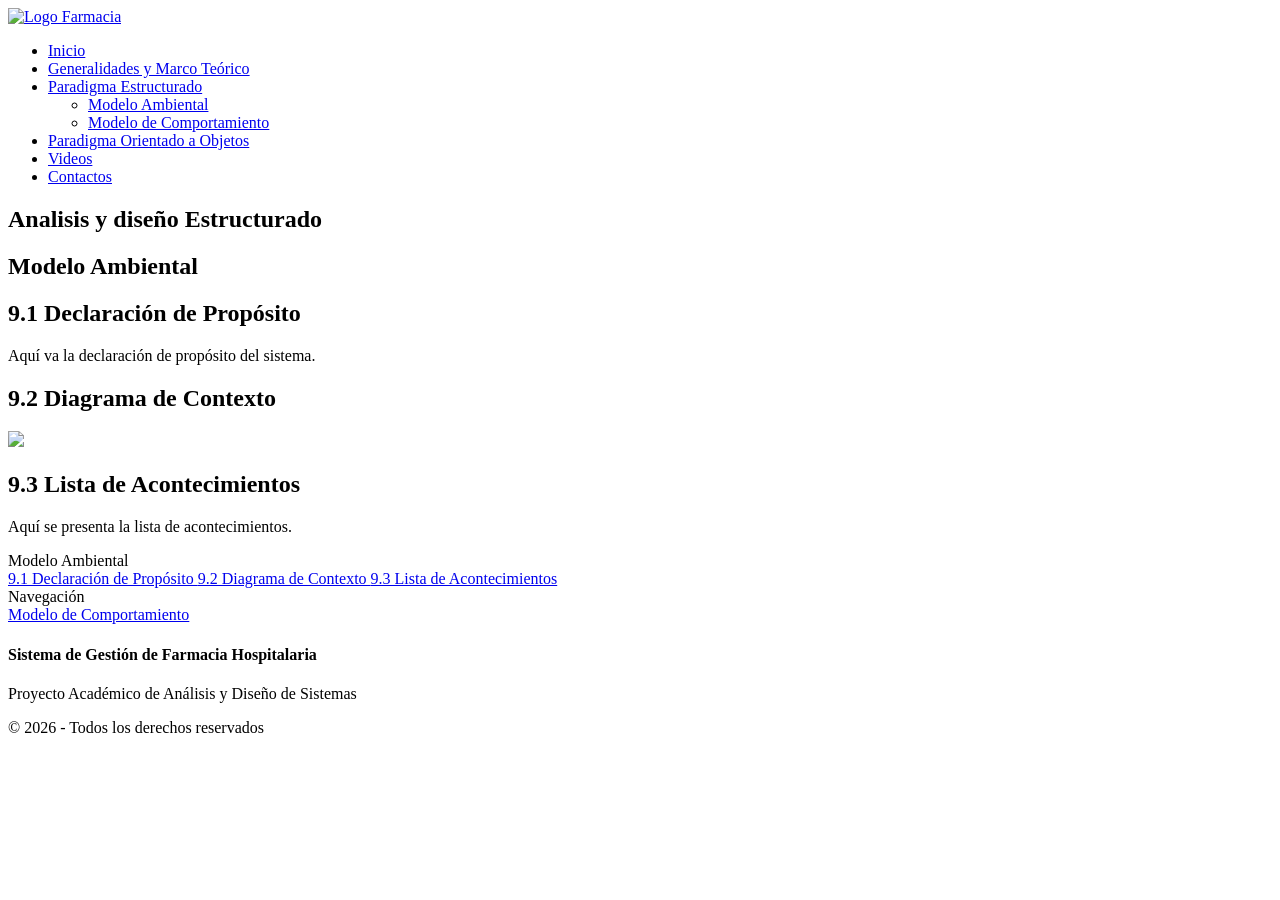
==== ambiental.html @ bfc0e119 "Add files via upload" ====
<!DOCTYPE html>
<html lang="es">
<head>
  <meta charset="utf-8">
  <meta content="width=device-width, initial-scale=1.0" name="viewport">
  <title>Sistema de Gestión de Farmacia Hospitalaria</title>
  <link href="assets/img/logo/logo.png" rel="icon">
  <link href="https://fonts.googleapis.com" rel="preconnect">
  <link href="https://fonts.gstatic.com" rel="preconnect" crossorigin>
  <link href="https://fonts.googleapis.com/css2?family=Roboto:wght@300;400;500;700&display=swap" rel="stylesheet">
  <link href="assets/vendor/bootstrap/css/bootstrap.min.css" rel="stylesheet">
  <link href="assets/vendor/bootstrap-icons/bootstrap-icons.css" rel="stylesheet">
  <link href="assets/vendor/aos/aos.css" rel="stylesheet">
  <link href="assets/css/main.css" rel="stylesheet">
</head>
<body class="subpage">
  <header id="header" class="header d-flex align-items-center fixed-top">
    <div class="container-fluid container-xl d-flex align-items-center justify-content-between">
      <a href="index.html" class="logo d-flex align-items-center">
        <img src="assets/img/logo/logo.png" alt="Logo Farmacia">
      </a>
      <nav id="navmenu" class="navmenu">
        <ul>
          <li><a href="index.html">Inicio</a></li>
          <li><a href="generalidades.html" class="active">Generalidades y Marco Teórico</a></li>
          <li class="dropdown">
            <a href="ambiental.html">
              <span>Paradigma Estructurado</span>
              <i class="bi bi-chevron-down toggle-dropdown"></i>
            </a>
            <ul>
              <li>
                <a href="ambiental.html">
                  Modelo Ambiental
                </a>
              </li>
              <li>
                <a href="comportamiento.html">
                  Modelo de Comportamiento
                </a>
              </li>
            </ul>
          </li>
          <li><a href="objetos.html">Paradigma Orientado a Objetos</a></li>
          <li><a href="videos.html">Videos</a></li>
          <li><a href="contactos.html">Contactos</a></li>
        </ul>
        <i class="mobile-nav-toggle d-xl-none bi bi-list"></i>
      </nav>
    </div>
  </header>
<main class="main">
  <!-- TITULO -->
  <section class="page-title section text-dark py-5 mb-4">
    <div class="container text-center">
      <h1 class="display-4 fw-bold">Analisis y diseño Estructurado</h1>
      <h1>Modelo Ambiental</h1>
    </div>
  </section>
  <div class="container">
    <div class="row g-4">
      <!-- CONTENIDO PRINCIPAL -->
      <div class="col-lg-9">
        <!-- 9.1 -->
        <div id="declaracion" class="card shadow mb-4 border-0">
          <div class="card-body p-4">
            <h2 class="card-title h3 mb-3 navy">
              <i class="bi bi-bullseye me-2"></i>
              9.1 Declaración de Propósito
            </h2>
            <p class="text-secondary" style="text-align: justify;">
              Aquí va la declaración de propósito del sistema.
            </p>
          </div>
        </div>
        <!-- 9.2 -->
        <div id="contexto" class="card shadow mb-4 border-0 bg-light">
          <div class="card-body p-4">
            <h2 class="card-title h3 mb-3 navy">
              <i class="bi bi-diagram-2-fill me-2"></i>
              9.2 Diagrama de Contexto
            </h2>
            <img src="assets/img/estructurado/contexto.png"
                 class="img-fluid rounded shadow-sm">
          </div>
        </div>
        <!-- 9.3 -->
        <div id="acontecimientos" class="card shadow mb-5 border-0">
          <div class="card-body p-4">
            <h2 class="card-title h3 mb-3 navy">
              <i class="bi bi-list-ul me-2"></i>
              9.3 Lista de Acontecimientos
            </h2>
            <p class="text-secondary">
              Aquí se presenta la lista de acontecimientos.
            </p>
          </div>
        </div>
      </div>
      <!-- SIDEBAR -->
      <aside class="col-lg-3">
        <div class="sticky-top" style="top:110px; z-index: 10;">
          <!-- CONTENIDO -->
          <div class="card shadow mb-4 border-0">
            <div class="card-header bg-navy text-white py-3">
              <i class="bi bi-bookmark-star-fill me-2"></i>
              Modelo Ambiental
            </div>
            <div class="list-group list-group-flush small">
              <a href="#declaracion"
                 class="list-group-item list-group-item-action">
                9.1 Declaración de Propósito
              </a>
              <a href="#contexto"
                 class="list-group-item list-group-item-action">
                9.2 Diagrama de Contexto
              </a>
              <a href="#acontecimientos"
                 class="list-group-item list-group-item-action">
                9.3 Lista de Acontecimientos
              </a>
            </div>
          </div>
          <!-- NAVEGACION -->
          <div class="card shadow border-0">
            <div class="card-header bg-navy text-white py-3">
              <i class="bi bi-arrow-left-right me-2"></i>
              Navegación
            </div>
            <div class="card-body text-center">
              <a href="comportamiento.html"
                 class="btn btn-outline-primary w-100">
                Modelo de Comportamiento
              </a>
            </div>
          </div>
        </div>
      </aside>
    </div>
  </div>
</main>  <footer id="footer" class="footer dark-background mt-auto">
    <div class="container text-center py-4">
      <h4 class="mb-2">Sistema de Gestión de Farmacia Hospitalaria</h4>
      <p class="text-muted mb-1">Proyecto Académico de Análisis y Diseño de Sistemas</p>
      <p class="small text-muted mb-0">© 2026 - Todos los derechos reservados</p>
    </div>
  </footer>
  <a href="#" id="scroll-top" class="scroll-top d-flex align-items-center justify-content-center">
    <i class="bi bi-arrow-up-short"></i>
  </a>
  <script src="assets/vendor/bootstrap/js/bootstrap.bundle.min.js"></script>
  <script src="assets/vendor/aos/aos.js"></script>
  <script src="assets/js/main.js"></script>
</body>
</html>
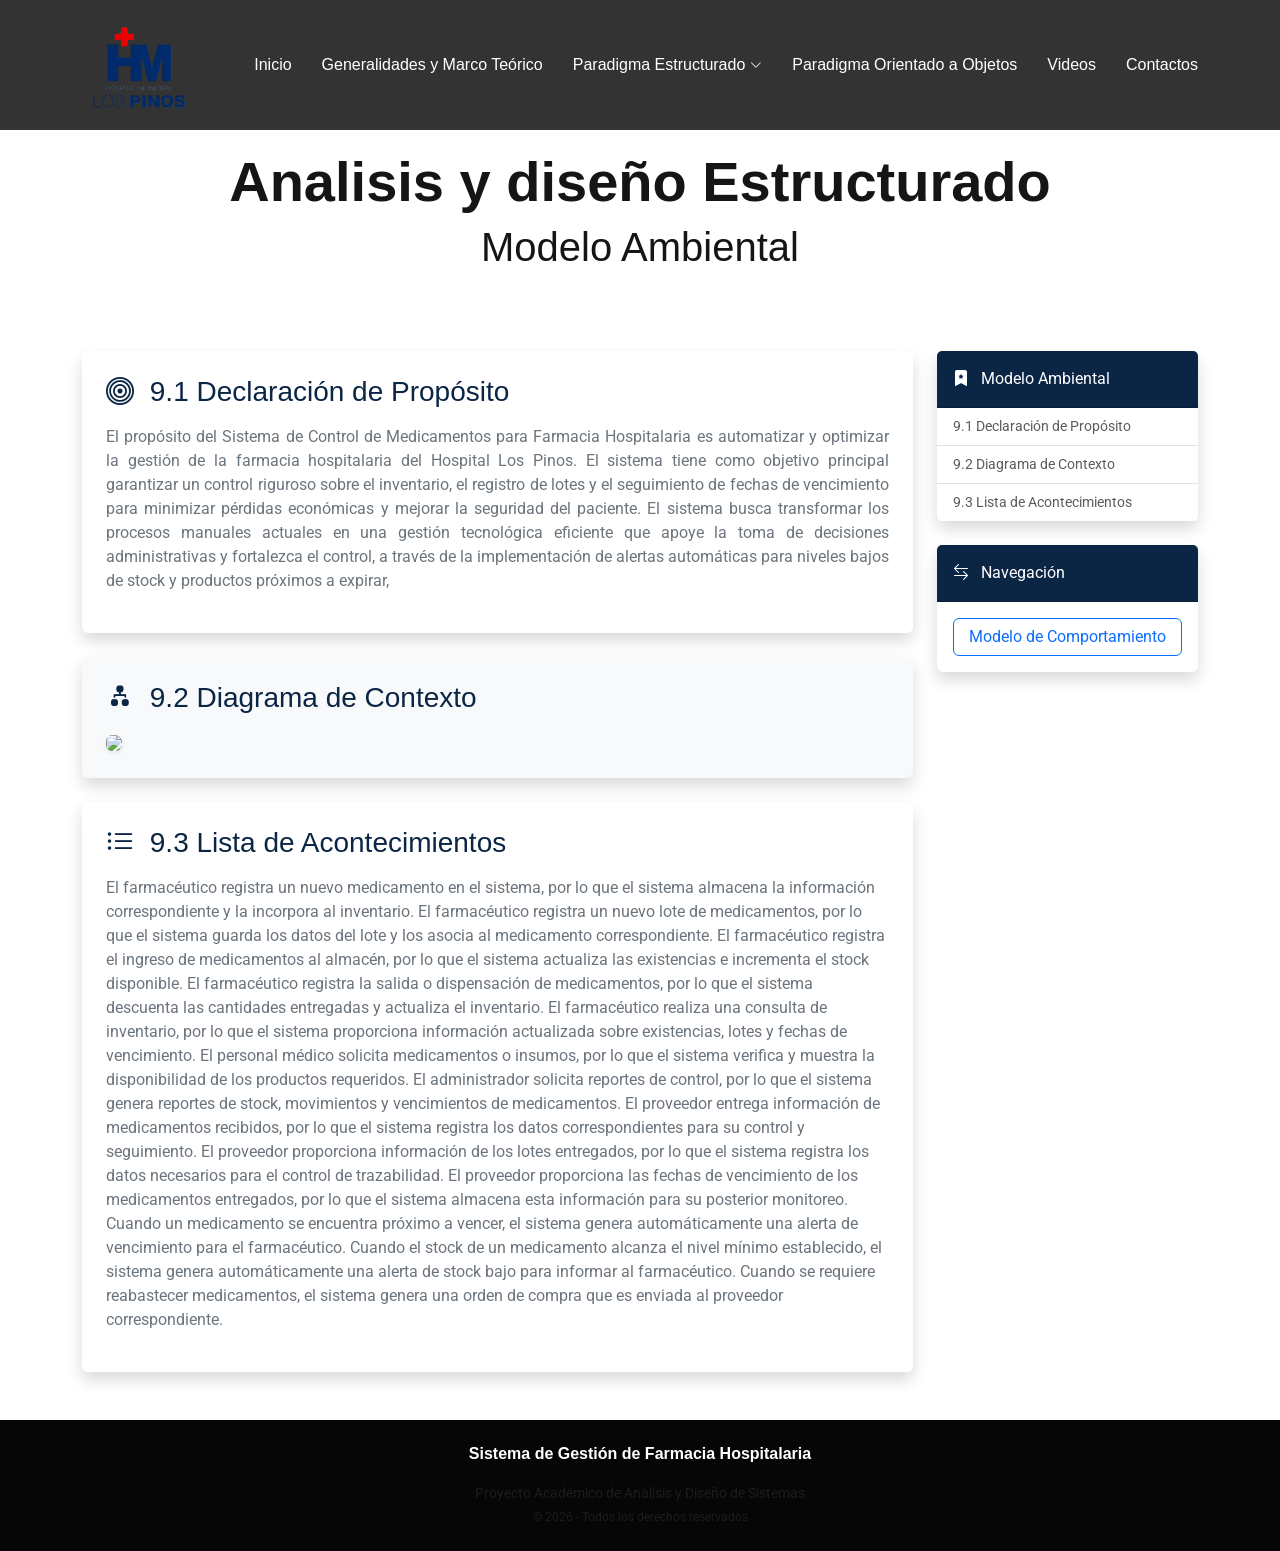
==== commit 8fd68392: "Update ambiental.html" ====
--- a/ambiental.html
+++ b/ambiental.html
@@ -69,7 +69,8 @@
               9.1 Declaración de Propósito
             </h2>
             <p class="text-secondary" style="text-align: justify;">
-              Aquí va la declaración de propósito del sistema.
+              El propósito del Sistema de Control de Medicamentos para Farmacia Hospitalaria es automatizar y optimizar la gestión de la farmacia hospitalaria del Hospital Los Pinos. El sistema tiene como objetivo principal garantizar un control riguroso sobre el inventario, el registro de lotes y el seguimiento de fechas de vencimiento para minimizar pérdidas económicas y mejorar la seguridad del paciente.
+El sistema busca transformar los procesos manuales actuales en una gestión tecnológica eficiente que apoye la toma de decisiones administrativas y fortalezca el control, a través de la implementación de alertas automáticas para niveles bajos de stock y productos próximos a expirar,
             </p>
           </div>
         </div>
@@ -80,7 +81,7 @@
               <i class="bi bi-diagram-2-fill me-2"></i>
               9.2 Diagrama de Contexto
             </h2>
-            <img src="assets/img/estructurado/contexto.png"
+            <img src="assets/img/hospital/diaContexto.jpg"
                  class="img-fluid rounded shadow-sm">
           </div>
         </div>
@@ -92,7 +93,20 @@
               9.3 Lista de Acontecimientos
             </h2>
             <p class="text-secondary">
-              Aquí se presenta la lista de acontecimientos.
+              El farmacéutico registra un nuevo medicamento en el sistema, por lo que el sistema almacena la información correspondiente y la incorpora al inventario.
+El farmacéutico registra un nuevo lote de medicamentos, por lo que el sistema guarda los datos del lote y los asocia al medicamento correspondiente.
+El farmacéutico registra el ingreso de medicamentos al almacén, por lo que el sistema actualiza las existencias e incrementa el stock disponible.
+El farmacéutico registra la salida o dispensación de medicamentos, por lo que el sistema descuenta las cantidades entregadas y actualiza el inventario.
+El farmacéutico realiza una consulta de inventario, por lo que el sistema proporciona información actualizada sobre existencias, lotes y fechas de vencimiento.
+El personal médico solicita medicamentos o insumos, por lo que el sistema verifica y muestra la disponibilidad de los productos requeridos.
+El administrador solicita reportes de control, por lo que el sistema genera reportes de stock, movimientos y vencimientos de medicamentos.
+El proveedor entrega información de medicamentos recibidos, por lo que el sistema registra los datos correspondientes para su control y seguimiento.
+El proveedor proporciona información de los lotes entregados, por lo que el sistema registra los datos necesarios para el control de trazabilidad.
+El proveedor proporciona las fechas de vencimiento de los medicamentos entregados, por lo que el sistema almacena esta información para su posterior monitoreo.
+Cuando un medicamento se encuentra próximo a vencer, el sistema genera automáticamente una alerta de vencimiento para el farmacéutico.
+Cuando el stock de un medicamento alcanza el nivel mínimo establecido, el sistema genera automáticamente una alerta de stock bajo para informar al farmacéutico.
+Cuando se requiere reabastecer medicamentos, el sistema genera una orden de compra que es enviada al proveedor correspondiente.
+
             </p>
           </div>
         </div>
@@ -152,4 +166,4 @@
   <script src="assets/vendor/aos/aos.js"></script>
   <script src="assets/js/main.js"></script>
 </body>
-</html>+</html>
--- a/assets/css/main.css
+++ b/assets/css/main.css
@@ -0,0 +1,1771 @@
+/**
+* Template Name: Gp
+* Template URL: https://bootstrapmade.com/gp-free-multipurpose-html-bootstrap-template/
+* Updated: Aug 15 2024 with Bootstrap v5.3.3
+* Author: BootstrapMade.com
+* License: https://bootstrapmade.com/license/
+*/
+
+/*--------------------------------------------------------------
+# Font & Color Variables
+# Help: https://bootstrapmade.com/color-system/
+--------------------------------------------------------------*/
+/* Fonts */
+:root {
+  --default-font: "Roboto",  system-ui, -apple-system, "Segoe UI", Roboto, "Helvetica Neue", Arial, "Noto Sans", "Liberation Sans", sans-serif, "Apple Color Emoji", "Segoe UI Emoji", "Segoe UI Symbol", "Noto Color Emoji";
+  --heading-font: "Raleway",  sans-serif;
+  --nav-font: "Poppins",  sans-serif;
+}
+
+/* Global Colors - The following color variables are used throughout the website. Updating them here will change the color scheme of the entire website */
+:root { 
+  --background-color: #ffffff; /* Background color for the entire website, including individual sections */
+  --default-color: #444444; /* Default color used for the majority of the text content across the entire website */
+  --heading-color: #151515; /* Color for headings, subheadings and title throughout the website */
+  --accent-color: #ffc451; /* Accent color that represents your brand on the website. It's used for buttons, links, and other elements that need to stand out */
+  --surface-color: #ffffff; /* The surface color is used as a background of boxed elements within sections, such as cards, icon boxes, or other elements that require a visual separation from the global background. */
+  --contrast-color: #312f2f; /* Contrast color for text, ensuring readability against backgrounds of accent, heading, or default colors. */
+}
+
+/* Nav Menu Colors - The following color variables are used specifically for the navigation menu. They are separate from the global colors to allow for more customization options */
+:root {
+  --nav-color: rgba(255, 255, 255, 0.905);  /* The default color of the main navmenu links */
+  --nav-hover-color: #ffc451; /* Applied to main navmenu links when they are hovered over or active */
+  --nav-mobile-background-color: #ffffff; /* Used as the background color for mobile navigation menu */
+  --nav-dropdown-background-color: #ffffff; /* Used as the background color for dropdown items that appear when hovering over primary navigation items */
+  --nav-dropdown-color: #212529; /* Used for navigation links of the dropdown items in the navigation menu. */
+  --nav-dropdown-hover-color: #ffc451; /* Similar to --nav-hover-color, this color is applied to dropdown navigation links when they are hovered over. */
+}
+
+/* Color Presets - These classes override global colors when applied to any section or element, providing reuse of the sam color scheme. */
+
+.light-background {
+  --background-color: #f9f9f9;
+  --surface-color: #ffffff;
+}
+
+.dark-background {
+  --background-color: #060606;
+  --default-color: #ffffff;
+  --heading-color: #ffffff;
+  --surface-color: #252525;
+  --contrast-color: #2a2727;
+}
+
+/* Smooth scroll */
+:root {
+  scroll-behavior: smooth;
+}
+
+/*--------------------------------------------------------------
+# General Styling & Shared Classes
+--------------------------------------------------------------*/
+body {
+  color: var(--default-color);
+  background-color: var(--background-color);
+  font-family: var(--default-font);
+}
+
+a {
+  color: var(--accent-color);
+  text-decoration: none;
+  transition: 0.3s;
+}
+
+a:hover {
+  color: color-mix(in srgb, var(--accent-color), transparent 25%);
+  text-decoration: none;
+}
+
+h1,
+h2,
+h3,
+h4,
+h5,
+h6 {
+  color: var(--heading-color);
+  font-family: var(--heading-font);
+}
+
+/* PHP Email Form Messages
+------------------------------*/
+.php-email-form .error-message {
+  display: none;
+  background: #df1529;
+  color: #ffffff;
+  text-align: left;
+  padding: 15px;
+  margin-bottom: 24px;
+  font-weight: 600;
+}
+
+.php-email-form .sent-message {
+  display: none;
+  color: #ffffff;
+  background: #059652;
+  text-align: center;
+  padding: 15px;
+  margin-bottom: 24px;
+  font-weight: 600;
+}
+
+.php-email-form .loading {
+  display: none;
+  background: var(--surface-color);
+  text-align: center;
+  padding: 15px;
+  margin-bottom: 24px;
+}
+
+.php-email-form .loading:before {
+  content: "";
+  display: inline-block;
+  border-radius: 50%;
+  width: 24px;
+  height: 24px;
+  margin: 0 10px -6px 0;
+  border: 3px solid var(--accent-color);
+  border-top-color: var(--surface-color);
+  animation: php-email-form-loading 1s linear infinite;
+}
+
+@keyframes php-email-form-loading {
+  0% {
+    transform: rotate(0deg);
+  }
+
+  100% {
+    transform: rotate(360deg);
+  }
+}
+
+/*--------------------------------------------------------------
+# Global Header
+--------------------------------------------------------------*/
+.header {
+  --background-color: rgba(0, 0, 0, 0.8);
+  --heading-color: #ffffff;
+  --contrast-color: #ffffff;
+  color: var(--default-color);
+  background-color: var(--background-color);
+  padding: 10px 0;
+  transition: all 0.5s;
+  z-index: 997;
+}
+
+
+
+.header .logo {
+  line-height: 1;
+}
+
+.header .logo img {
+  height: 110px;
+  margin-right: 8px;
+}
+
+.header .logo h1 {
+  font-size: 32px;
+  margin: 0;
+  font-weight: 700;
+  color: var(--heading-color);
+}
+
+.header .logo span {
+  color: var(--accent-color);
+  font-size: 32px;
+}
+
+.header .btn-getstarted,
+.header .btn-getstarted:focus {
+  color: var(--contrast-color);
+  font-size: 14px;
+  padding: 8px 30px;
+  margin: 0 0 0 30px;
+  border-radius: 4px;
+  transition: 0.3s;
+  border: 2px solid var(--accent-color);
+}
+
+.header .btn-getstarted:hover,
+.header .btn-getstarted:focus:hover {
+  color: var(--default-color);
+  background: var(--accent-color);
+}
+
+@media (max-width: 1200px) {
+  .header .logo {
+    order: 1;
+  }
+
+  .header .btn-getstarted {
+    order: 2;
+    margin: 0 15px 0 0;
+    padding: 6px 15px;
+  }
+
+  .header .navmenu {
+    order: 3;
+  }
+}
+
+/* Ajuste de scroll suave para los enlaces del Sidebar */
+:target {
+  scroll-margin-top: 110px; /* Evita que la barra de navegación tape los títulos al hacer click en el sidebar */
+}
+
+/* Estilo mejorado para la navegación del Sidebar */
+.list-group-item-action {
+  transition: all 0.2s ease;
+}
+.list-group-item-action:hover {
+  background-color: var(--accent-color) !important;
+  color: var(--contrast-color) !important;
+  padding-left: 1.25rem;
+}
+
+.scrolled .header {
+  box-shadow: 0px 0 18px rgba(0, 0, 0, 0.1);
+}
+
+/* Index Page Header
+------------------------------*/
+.index-page .header {
+  --background-color: rgba(0, 0, 0, 0);
+}
+
+/* Index Page Header on Scroll
+------------------------------*/
+.index-page.scrolled .header {
+  --background-color: rgba(0, 0, 0, 0.8);
+}
+/* =====================subpage================ */
+.card {
+  box-shadow: 0 8px 25px rgba(0, 0, 0, 0.12);
+  transition: all 0.3s ease;
+}
+.card:hover {
+  transform: translateY(-3px);
+  box-shadow: 0 12px 35px rgba(0, 0, 0, 0.18);
+}
+.navy {
+  color: #0b2545 !important;
+}
+
+.bg-navy {
+  background-color: #0b2545 !important;
+  color: white !important;
+}
+
+.border-navy {
+  border-color: #0b2545 !important;
+}
+
+.subpage .navmenu a {
+  color: #fff;
+}
+
+.subpage .logo img {
+  filter: none;
+}
+.subpage main {
+  padding-top: 100px;
+}
+/*--------------------------------------------------------------
+# Navigation Menu
+--------------------------------------------------------------*/
+/* Navmenu - Desktop */
+@media (min-width: 1200px) {
+  .navmenu {
+    padding: 0;
+  }
+
+  .navmenu ul {
+    margin: 0;
+    padding: 0;
+    display: flex;
+    list-style: none;
+    align-items: center;
+  }
+
+  .navmenu li {
+    position: relative;
+  }
+
+  .navmenu a,
+  .navmenu a:focus {
+    color: var(--nav-color);
+    padding: 18px 15px;
+    font-size: 16px;
+    font-family: var(--nav-font);
+    font-weight: 400;
+    display: flex;
+    align-items: center;
+    justify-content: space-between;
+    white-space: nowrap;
+    transition: 0.3s;
+  }
+
+  .navmenu a i,
+  .navmenu a:focus i {
+    font-size: 12px;
+    line-height: 0;
+    margin-left: 5px;
+    transition: 0.3s;
+  }
+
+  .navmenu li:last-child a {
+    padding-right: 0;
+  }
+
+  .navmenu li:hover>a,
+  .navmenu .active,
+  .navmenu .active:focus {
+    color: var(--nav-hover-color);
+  }
+
+  .navmenu .dropdown ul {
+    margin: 0;
+    padding: 10px 0;
+    background: var(--nav-dropdown-background-color);
+    display: block;
+    position: absolute;
+    visibility: hidden;
+    left: 14px;
+    top: 130%;
+    opacity: 0;
+    transition: 0.3s;
+    border-radius: 0;
+    z-index: 99;
+    box-shadow: 0px 0px 30px rgba(0, 0, 0, 0.1);
+  }
+
+  .navmenu .dropdown ul li {
+    min-width: 200px;
+  }
+
+  .navmenu .dropdown ul a {
+    padding: 10px 20px;
+    font-size: 15px;
+    text-transform: none;
+    color: var(--nav-dropdown-color);
+  }
+
+  .navmenu .dropdown ul a i {
+    font-size: 12px;
+  }
+
+  .navmenu .dropdown ul a:hover,
+  .navmenu .dropdown ul .active:hover,
+  .navmenu .dropdown ul li:hover>a {
+    background-color: var(--nav-dropdown-hover-color);
+  }
+
+  .navmenu .dropdown:hover>ul {
+    opacity: 1;
+    top: 100%;
+    visibility: visible;
+  }
+
+  .navmenu .dropdown .dropdown ul {
+    top: 0;
+    left: -90%;
+    visibility: hidden;
+  }
+
+  .navmenu .dropdown .dropdown:hover>ul {
+    opacity: 1;
+    top: 0;
+    left: -100%;
+    visibility: visible;
+  }
+}
+
+/* Navmenu - Mobile */
+@media (max-width: 1199px) {
+  .mobile-nav-toggle {
+    color: var(--nav-color);
+    font-size: 28px;
+    line-height: 0;
+    margin-right: 10px;
+    cursor: pointer;
+    transition: color 0.3s;
+  }
+
+  .navmenu {
+    padding: 0;
+    z-index: 9997;
+  }
+
+  .navmenu ul {
+    display: none;
+    list-style: none;
+    position: absolute;
+    inset: 60px 20px 20px 20px;
+    padding: 10px 0;
+    margin: 0;
+    border-radius: 6px;
+    background-color: var(--nav-mobile-background-color);
+    overflow-y: auto;
+    transition: 0.3s;
+    z-index: 9998;
+    box-shadow: 0px 0px 30px rgba(0, 0, 0, 0.1);
+  }
+
+  .navmenu a,
+  .navmenu a:focus {
+    color: var(--nav-dropdown-color);
+    padding: 10px 20px;
+    font-family: var(--nav-font);
+    font-size: 17px;
+    font-weight: 500;
+    display: flex;
+    align-items: center;
+    justify-content: space-between;
+    white-space: nowrap;
+    transition: 0.3s;
+  }
+
+  .navmenu a i,
+  .navmenu a:focus i {
+    font-size: 12px;
+    line-height: 0;
+    margin-left: 5px;
+    width: 30px;
+    height: 30px;
+    display: flex;
+    align-items: center;
+    justify-content: center;
+    border-radius: 50%;
+    transition: 0.3s;
+    background-color: color-mix(in srgb, var(--accent-color), white 90%);
+  }
+
+  .navmenu a i:hover,
+  .navmenu a:focus i:hover {
+    background-color: color-mix(in srgb, var(--accent-color), white 90%);
+  }
+
+  .navmenu a:hover,
+  .navmenu .active,
+  .navmenu .active:focus {
+    background-color: var(--nav-dropdown-hover-color);
+  }
+
+  .navmenu .active i,
+  .navmenu .active:focus i {
+    transform: rotate(180deg);
+  }
+
+  .navmenu .dropdown ul {
+    position: static;
+    display: none;
+    z-index: 99;
+    padding: 10px 0;
+    margin: 10px 20px;
+    background-color: var(--nav-dropdown-background-color);
+    border: 1px solid color-mix(in srgb, var(--default-color), transparent 90%);
+    box-shadow: none;
+    transition: all 0.5s ease-in-out;
+  }
+
+  .navmenu .dropdown ul ul {
+    background-color: rgba(33, 37, 41, 0.1);
+  }
+
+  .navmenu .dropdown>.dropdown-active {
+    display: block;
+    background-color: rgba(33, 37, 41, 0.03);
+  }
+
+  .mobile-nav-active {
+    overflow: hidden;
+  }
+
+  .mobile-nav-active .mobile-nav-toggle {
+    color: #fff;
+    position: absolute;
+    font-size: 32px;
+    top: 15px;
+    right: 15px;
+    margin-right: 0;
+    z-index: 9999;
+  }
+
+  .mobile-nav-active .navmenu {
+    position: fixed;
+    overflow: hidden;
+    inset: 0;
+    background: rgba(33, 37, 41, 0.8);
+    transition: 0.3s;
+  }
+
+  .mobile-nav-active .navmenu>ul {
+    display: block;
+  }
+}
+
+/*--------------------------------------------------------------
+# Global Footer
+--------------------------------------------------------------*/
+.footer {
+  color: var(--default-color);
+  background-color: var(--background-color);
+  font-size: 14px;
+  position: relative;
+}
+
+.footer .footer-top {
+  padding: 50px 0;
+  background-color: color-mix(in srgb, var(--footer-background-color) 90%, white 10%);
+}
+
+.footer .footer-about .logo {
+  line-height: 1;
+  margin-bottom: 10px;
+}
+
+.footer .footer-about .logo img {
+  max-height: 40px;
+  margin-right: 6px;
+}
+
+.footer .footer-about .logo span {
+  font-size: 26px;
+  font-weight: 700;
+  letter-spacing: 1px;
+  font-family: var(--heading-font);
+  color: var(--heading-color);
+}
+
+.footer .footer-about p {
+  font-size: 14px;
+  font-family: var(--heading-font);
+}
+
+.footer .social-links a {
+  color: color-mix(in srgb, var(--default-color), transparent 30%);
+  background-color: color-mix(in srgb, var(--default-color) 5%, white 10%);
+  display: flex;
+  align-items: center;
+  justify-content: center;
+  width: 40px;
+  height: 40px;
+  border-radius: 4px;
+  font-size: 16px;
+  margin-right: 10px;
+  transition: 0.3s;
+}
+
+.footer .social-links a:hover {
+  color: var(--contrast-color);
+  background-color: var(--accent-color);
+}
+
+.footer h4 {
+  font-size: 16px;
+  font-weight: bold;
+  position: relative;
+  padding-bottom: 12px;
+}
+
+.footer .footer-links {
+  margin-bottom: 30px;
+}
+
+.footer .footer-links ul {
+  list-style: none;
+  padding: 0;
+  margin: 0;
+}
+
+.footer .footer-links ul i {
+  margin-right: 4px;
+  font-size: 12px;
+  line-height: 0;
+  color: var(--accent-color);
+}
+
+.footer .footer-links ul li {
+  padding: 10px 0;
+  display: flex;
+  align-items: center;
+}
+
+.footer .footer-links ul li:first-child {
+  padding-top: 0;
+}
+
+.footer .footer-links ul a {
+  color: color-mix(in srgb, var(--default-color), transparent 30%);
+  display: inline-block;
+  line-height: 1;
+}
+
+.footer .footer-links ul a:hover {
+  color: var(--accent-color);
+}
+
+.footer .footer-contact p {
+  margin-bottom: 5px;
+}
+
+.footer .footer-newsletter .newsletter-form {
+  margin-top: 30px;
+  margin-bottom: 15px;
+  padding: 6px 8px;
+  position: relative;
+  border-radius: 4px;
+  border: 1px solid color-mix(in srgb, var(--default-color), transparent 80%);
+  display: flex;
+  background-color: color-mix(in srgb, var(--footer-background-color) 90%, white 15%);
+  transition: 0.3s;
+}
+
+.footer .footer-newsletter .newsletter-form:focus-within {
+  border-color: var(--accent-color);
+}
+
+.footer .footer-newsletter .newsletter-form input[type=email] {
+  border: 0;
+  padding: 4px;
+  width: 100%;
+  background-color: color-mix(in srgb, var(--footer-background-color) 90%, white 15%);
+  color: var(--default-color);
+}
+
+.footer .footer-newsletter .newsletter-form input[type=email]:focus-visible {
+  outline: none;
+}
+
+.footer .footer-newsletter .newsletter-form input[type=submit] {
+  border: 0;
+  font-size: 16px;
+  padding: 0 20px;
+  margin: -7px -8px -7px 0;
+  background: var(--accent-color);
+  color: var(--contrast-color);
+  transition: 0.3s;
+  border-radius: 0 4px 4px 0;
+}
+
+.footer .footer-newsletter .newsletter-form input[type=submit]:hover {
+  background: color-mix(in srgb, var(--accent-color), transparent 20%);
+}
+
+.footer .copyright {
+  padding: 30px 0;
+}
+
+.footer .copyright p {
+  margin-bottom: 0;
+}
+
+.footer .credits {
+  margin-top: 5px;
+  font-size: 13px;
+}
+
+/*--------------------------------------------------------------
+# Preloader
+--------------------------------------------------------------*/
+#preloader {
+  position: fixed;
+  inset: 0;
+  z-index: 999999;
+  overflow: hidden;
+  background: #000;
+  transition: all 0.6s ease-out;
+}
+
+#preloader:before {
+  content: "";
+  position: fixed;
+  top: calc(50% - 30px);
+  left: calc(50% - 30px);
+  border: 6px solid #ffffff;
+  border-color: var(--accent-color) transparent var(--accent-color) transparent;
+  border-radius: 50%;
+  width: 60px;
+  height: 60px;
+  animation: animate-preloader 1.5s linear infinite;
+}
+
+@keyframes animate-preloader {
+  0% {
+    transform: rotate(0deg);
+  }
+
+  100% {
+    transform: rotate(360deg);
+  }
+}
+
+/*--------------------------------------------------------------
+# Scroll Top Button
+--------------------------------------------------------------*/
+.scroll-top {
+  position: fixed;
+  visibility: hidden;
+  opacity: 0;
+  right: 15px;
+  bottom: 15px;
+  z-index: 99999;
+  background-color: var(--accent-color);
+  width: 40px;
+  height: 40px;
+  border-radius: 4px;
+  transition: all 0.4s;
+}
+
+.scroll-top i {
+  font-size: 24px;
+  color: var(--contrast-color);
+  line-height: 0;
+}
+
+.scroll-top:hover {
+  background-color: color-mix(in srgb, var(--accent-color), transparent 20%);
+  color: var(--contrast-color);
+}
+
+.scroll-top.active {
+  visibility: visible;
+  opacity: 1;
+}
+
+/*--------------------------------------------------------------
+# Disable aos animation delay on mobile devices
+--------------------------------------------------------------*/
+@media screen and (max-width: 768px) {
+  [data-aos-delay] {
+    transition-delay: 0 !important;
+  }
+}
+
+/*--------------------------------------------------------------
+# Global Page Titles & Breadcrumbs
+--------------------------------------------------------------*/
+.page-title {
+  color: var(--default-color);
+  background-color: var(--background-color);
+  position: relative;
+}
+
+.page-title .heading {
+  padding: 80px 0;
+  border-top: 1px solid color-mix(in srgb, var(--default-color), transparent 90%);
+}
+
+.page-title .heading h1 {
+  font-size: 38px;
+  font-weight: 700;
+}
+
+.page-title nav {
+  background-color: color-mix(in srgb, var(--default-color), transparent 95%);
+  padding: 20px 0;
+}
+
+.page-title nav ol {
+  display: flex;
+  flex-wrap: wrap;
+  list-style: none;
+  margin: 0;
+  padding: 0;
+  font-size: 16px;
+  font-weight: 400;
+}
+
+.page-title nav ol li+li {
+  padding-left: 10px;
+}
+
+.page-title nav ol li+li::before {
+  content: "/";
+  display: inline-block;
+  padding-right: 10px;
+  color: color-mix(in srgb, var(--default-color), transparent 70%);
+}
+
+/*--------------------------------------------------------------
+# Global Sections
+--------------------------------------------------------------*/
+section,
+.section {
+  color: var(--default-color);
+  background-color: var(--background-color);
+  padding: 60px 0;
+  scroll-margin-top: 80px;
+  overflow: clip;
+}
+
+@media (max-width: 1199px) {
+
+  section,
+  .section {
+    scroll-margin-top: 58px;
+  }
+}
+
+/*--------------------------------------------------------------
+# Global Section Titles
+--------------------------------------------------------------*/
+.section-title {
+  padding-bottom: 60px;
+  position: relative;
+}
+
+.section-title h2 {
+  font-size: 14px;
+  font-weight: 500;
+  padding: 0;
+  line-height: 1px;
+  margin: 0;
+  letter-spacing: 1.5px;
+  text-transform: uppercase;
+  color: color-mix(in srgb, var(--default-color), transparent 50%);
+  position: relative;
+}
+
+.section-title h2::after {
+  content: "";
+  width: 120px;
+  height: 1px;
+  display: inline-block;
+  background: var(--accent-color);
+  margin: 4px 10px;
+}
+
+.section-title p {
+  color: var(--heading-color);
+  margin: 0;
+  font-size: 36px;
+  font-weight: 700;
+  text-transform: uppercase;
+}
+
+/*--------------------------------------------------------------
+# Hero Section
+--------------------------------------------------------------*/
+.hero {
+  width: 100%;
+  height: 100vh;
+  position: relative;
+  overflow: hidden;
+}
+
+/* Carrusel ocupa toda la pantalla */
+#heroCarousel,
+#heroCarousel .carousel-inner,
+#heroCarousel .carousel-item {
+  height: 100vh;
+}
+
+/* Imágenes del carrusel */
+#heroCarousel .carousel-item img {
+  width: 100%;
+  height: 100vh;
+  object-fit: cover;
+}
+
+/* Carrusel como fondo */
+#heroCarousel {
+  position: absolute;
+  inset: 0;
+  z-index: 1;
+}
+
+/* Capa oscura encima de imágenes */
+.hero::before {
+  content: "";
+  position: absolute;
+  inset: 0;
+  background: rgba(0, 0, 0, 0.55);
+  z-index: 2;
+}
+
+/* Texto encima */
+.hero .container {
+  position: relative;
+  z-index: 3;
+  height: 100vh;
+
+  display: flex;
+  align-items: center;
+  justify-content: center;
+}
+
+/* Título */
+.hero h1 {
+  color: white;
+  font-size: 56px;
+  font-weight: 700;
+}
+
+/* Descripción */
+.hero p {
+  color: white;
+  font-size: 22px;
+}
+
+@media (max-width: 768px) {
+
+  .hero h1 {
+    font-size: 32px;
+  }
+
+  .hero p {
+    font-size: 18px;
+  }
+
+}
+/* ================== ESTILO GALERIA Y UBICACION ================= */
+#galeria img {
+  height: 280px;
+  width: 100%;
+  object-fit: cover;
+  transition: .3s;
+}
+
+#galeria img:hover {
+  transform: scale(1.05);
+}
+
+#ubicacion h2 {
+  font-weight: 700;
+}
+
+#ubicacion iframe {
+  border-radius: 15px;
+  box-shadow: 0 0 20px rgba(0,0,0,.15);
+}
+
+/*--------------------------------------------------------------
+# About Section
+--------------------------------------------------------------*/
+.about .content h3 {
+  font-size: 1.75rem;
+  font-weight: 700;
+}
+
+.about .content .fst-italic {
+  color: color-mix(in srgb, var(--default-color), var(--contrast-color) 50%);
+}
+
+.about .content ul {
+  list-style: none;
+  padding: 0;
+}
+
+.about .content ul li {
+  padding: 10px 0 0 0;
+  display: flex;
+}
+
+.about .content ul i {
+  color: var(--accent-color);
+  margin-right: 0.5rem;
+  line-height: 1.2;
+  font-size: 1.25rem;
+}
+
+.about .content p:last-child {
+  margin-bottom: 0;
+}
+
+/*--------------------------------------------------------------
+# Clients Section
+--------------------------------------------------------------*/
+.clients .swiper-slide img {
+  opacity: 0.5;
+  transition: 0.3s;
+  filter: grayscale(100);
+}
+
+.clients .swiper-slide img:hover {
+  filter: none;
+  opacity: 1;
+}
+
+.clients .swiper-wrapper {
+  height: auto;
+}
+
+.clients .swiper-pagination {
+  margin-top: 20px;
+  position: relative;
+}
+
+.clients .swiper-pagination .swiper-pagination-bullet {
+  width: 12px;
+  height: 12px;
+  opacity: 1;
+  background-color: color-mix(in srgb, var(--default-color), transparent 80%);
+}
+
+.clients .swiper-pagination .swiper-pagination-bullet-active {
+  background-color: var(--accent-color);
+}
+
+/*--------------------------------------------------------------
+# Features Section
+--------------------------------------------------------------*/
+.features .features-image {
+  position: relative;
+  min-height: 400px;
+}
+
+.features .features-image img {
+  position: absolute;
+  inset: 0;
+  display: block;
+  width: 100%;
+  height: 100%;
+  object-fit: cover;
+  z-index: 1;
+}
+
+.features .features-item h4 {
+  font-size: 20px;
+  font-weight: 700;
+  margin: 0 0 5px 0;
+}
+
+.features .features-item i {
+  font-size: 48px;
+  color: var(--accent-color);
+  margin-right: 20px;
+  line-height: 0;
+}
+
+.features .features-item p {
+  font-size: 15px;
+  color: color-mix(in srgb, var(--default-color), transparent 20%);
+  margin: 0;
+}
+
+/*--------------------------------------------------------------
+# Services Section
+--------------------------------------------------------------*/
+.services .service-item {
+  background-color: var(--surface-color);
+  text-align: center;
+  border: 1px solid color-mix(in srgb, var(--default-color), transparent 85%);
+  padding: 80px 20px;
+  height: 100%;
+  transition: all ease-in-out 0.3s;
+}
+
+.services .service-item .icon {
+  background: var(--accent-color);
+  color: var(--contrast-color);
+  margin: 0 auto;
+  width: 64px;
+  height: 64px;
+  border-radius: 4px;
+  display: flex;
+  align-items: center;
+  justify-content: center;
+  margin-bottom: 20px;
+  transition: 0.3s;
+}
+
+.services .service-item .icon i {
+  font-size: 28px;
+  transition: ease-in-out 0.3s;
+}
+
+.services .service-item h3 {
+  font-weight: 700;
+  margin: 10px 0 15px 0;
+  font-size: 22px;
+  transition: 0.3s;
+}
+
+.services .service-item p {
+  line-height: 24px;
+  font-size: 14px;
+  margin-bottom: 0;
+}
+
+.services .service-item:hover {
+  box-shadow: 0px 0 25px 0 rgba(0, 0, 0, 0.1);
+  transform: translateY(-10px);
+}
+
+/*--------------------------------------------------------------
+# Call To Action Section
+--------------------------------------------------------------*/
+.call-to-action {
+  padding: 80px 0;
+  position: relative;
+  clip-path: inset(0);
+}
+
+.call-to-action img {
+  position: fixed;
+  top: 0;
+  left: 0;
+  display: block;
+  width: 100%;
+  height: 100%;
+  object-fit: cover;
+  z-index: 1;
+}
+
+.call-to-action:before {
+  content: "";
+  background: color-mix(in srgb, var(--background-color), transparent 50%);
+  position: absolute;
+  inset: 0;
+  z-index: 2;
+}
+
+.call-to-action .container {
+  position: relative;
+  z-index: 3;
+}
+
+.call-to-action h3 {
+  font-size: 28px;
+  font-weight: 700;
+  color: var(--default-color);
+}
+
+.call-to-action p {
+  color: var(--default-color);
+}
+
+.call-to-action .cta-btn {
+  font-family: var(--heading-font);
+  font-weight: 500;
+  font-size: 16px;
+  letter-spacing: 1px;
+  display: inline-block;
+  padding: 12px 40px;
+  border-radius: 5px;
+  transition: 0.5s;
+  margin: 10px;
+  border: 2px solid var(--default-color);
+  color: var(--default-color);
+}
+
+.call-to-action .cta-btn:hover {
+  background: var(--accent-color);
+  color: var(--background-color);
+  border: 2px solid var(--accent-color);
+}
+
+/*--------------------------------------------------------------
+# Portfolio Section
+--------------------------------------------------------------*/
+.portfolio .portfolio-filters {
+  padding: 0;
+  margin: 0 auto 20px auto;
+  list-style: none;
+  text-align: center;
+}
+
+.portfolio .portfolio-filters li {
+  cursor: pointer;
+  display: inline-block;
+  padding: 8px 20px 10px 20px;
+  margin: 0;
+  font-size: 15px;
+  font-weight: 500;
+  line-height: 1;
+  margin-bottom: 5px;
+  border-radius: 4px;
+  transition: all 0.3s ease-in-out;
+  font-family: var(--heading-font);
+}
+
+.portfolio .portfolio-filters li:hover,
+.portfolio .portfolio-filters li.filter-active {
+  color: var(--contrast-color);
+  background-color: var(--accent-color);
+}
+
+.portfolio .portfolio-filters li:first-child {
+  margin-left: 0;
+}
+
+.portfolio .portfolio-filters li:last-child {
+  margin-right: 0;
+}
+
+@media (max-width: 575px) {
+  .portfolio .portfolio-filters li {
+    font-size: 14px;
+    margin: 0 0 10px 0;
+  }
+}
+
+.portfolio .portfolio-item {
+  position: relative;
+  overflow: hidden;
+}
+
+.portfolio .portfolio-item .portfolio-info {
+  opacity: 0;
+  position: absolute;
+  left: 12px;
+  right: 12px;
+  bottom: -100%;
+  z-index: 3;
+  transition: all ease-in-out 0.5s;
+  background: color-mix(in srgb, var(--background-color), transparent 10%);
+  padding: 15px;
+}
+
+.portfolio .portfolio-item .portfolio-info h4 {
+  font-size: 18px;
+  font-weight: 600;
+  padding-right: 50px;
+}
+
+.portfolio .portfolio-item .portfolio-info p {
+  color: color-mix(in srgb, var(--default-color), transparent 30%);
+  font-size: 14px;
+  margin-bottom: 0;
+  padding-right: 50px;
+}
+
+.portfolio .portfolio-item .portfolio-info .preview-link,
+.portfolio .portfolio-item .portfolio-info .details-link {
+  position: absolute;
+  right: 50px;
+  font-size: 24px;
+  top: calc(50% - 14px);
+  color: color-mix(in srgb, var(--default-color), transparent 30%);
+  transition: 0.3s;
+  line-height: 0;
+}
+
+.portfolio .portfolio-item .portfolio-info .preview-link:hover,
+.portfolio .portfolio-item .portfolio-info .details-link:hover {
+  color: var(--accent-color);
+}
+
+.portfolio .portfolio-item .portfolio-info .details-link {
+  right: 14px;
+  font-size: 28px;
+}
+
+.portfolio .portfolio-item:hover .portfolio-info {
+  opacity: 1;
+  bottom: 0;
+}
+
+/*--------------------------------------------------------------
+# Stats Section
+--------------------------------------------------------------*/
+.stats .stats-item {
+  padding: 10px;
+}
+
+.stats .stats-item i {
+  font-size: 44px;
+  color: var(--accent-color);
+  line-height: 0;
+  margin-right: 15px;
+}
+
+.stats .stats-item .purecounter {
+  color: var(--heading-color);
+  font-size: 40px;
+  display: block;
+  font-weight: 700;
+  line-height: 40px;
+}
+
+.stats .stats-item p {
+  color: color-mix(in srgb, var(--default-color), transparent 40%);
+  padding: 15px 0 0 0;
+  margin: 0;
+  font-family: var(--heading-font);
+  font-size: 14px;
+}
+
+/*--------------------------------------------------------------
+# Testimonials Section
+--------------------------------------------------------------*/
+.testimonials {
+  padding: 80px 0;
+  position: relative;
+}
+
+.testimonials:before {
+  content: "";
+  background: color-mix(in srgb, var(--background-color), transparent 30%);
+  position: absolute;
+  inset: 0;
+  z-index: 2;
+}
+
+.testimonials .testimonials-bg {
+  position: absolute;
+  inset: 0;
+  display: block;
+  width: 100%;
+  height: 100%;
+  object-fit: cover;
+  z-index: 1;
+}
+
+.testimonials .container {
+  position: relative;
+  z-index: 3;
+}
+
+.testimonials .testimonials-carousel,
+.testimonials .testimonials-slider {
+  overflow: hidden;
+}
+
+.testimonials .testimonial-item {
+  text-align: center;
+}
+
+.testimonials .testimonial-item .testimonial-img {
+  width: 100px;
+  border-radius: 50%;
+  border: 6px solid color-mix(in srgb, var(--default-color), transparent 85%);
+  margin: 0 auto;
+}
+
+.testimonials .testimonial-item h3 {
+  font-size: 20px;
+  font-weight: bold;
+  margin: 10px 0 5px 0;
+}
+
+.testimonials .testimonial-item h4 {
+  font-size: 14px;
+  margin: 0 0 15px 0;
+  color: color-mix(in srgb, var(--default-color), transparent 40%);
+}
+
+.testimonials .testimonial-item .stars {
+  margin-bottom: 15px;
+}
+
+.testimonials .testimonial-item .stars i {
+  color: #ffc107;
+  margin: 0 1px;
+}
+
+.testimonials .testimonial-item .quote-icon-left,
+.testimonials .testimonial-item .quote-icon-right {
+  color: color-mix(in srgb, var(--default-color), transparent 40%);
+  font-size: 26px;
+  line-height: 0;
+}
+
+.testimonials .testimonial-item .quote-icon-left {
+  display: inline-block;
+  left: -5px;
+  position: relative;
+}
+
+.testimonials .testimonial-item .quote-icon-right {
+  display: inline-block;
+  right: -5px;
+  position: relative;
+  top: 10px;
+  transform: scale(-1, -1);
+}
+
+.testimonials .testimonial-item p {
+  font-style: italic;
+  margin: 0 auto 15px auto;
+}
+
+.testimonials .swiper-wrapper {
+  height: auto;
+}
+
+.testimonials .swiper-pagination {
+  margin-top: 20px;
+  position: relative;
+}
+
+.testimonials .swiper-pagination .swiper-pagination-bullet {
+  width: 12px;
+  height: 12px;
+  background-color: color-mix(in srgb, var(--default-color), transparent 50%);
+  opacity: 0.5;
+}
+
+.testimonials .swiper-pagination .swiper-pagination-bullet-active {
+  background-color: var(--default-color);
+  opacity: 1;
+}
+
+@media (min-width: 992px) {
+  .testimonials .testimonial-item p {
+    width: 80%;
+  }
+}
+
+/*--------------------------------------------------------------
+# Team Section
+--------------------------------------------------------------*/
+.team .team-member {
+  background-color: var(--surface-color);
+  overflow: hidden;
+  border-radius: 5px;
+  box-shadow: 0px 2px 15px rgba(0, 0, 0, 0.1);
+  height: 100%;
+}
+
+.team .team-member .member-img {
+  position: relative;
+  overflow: hidden;
+}
+
+.team .team-member .social {
+  position: absolute;
+  left: 0;
+  bottom: 30px;
+  right: 0;
+  opacity: 0;
+  transition: ease-in-out 0.3s;
+  text-align: center;
+}
+
+.team .team-member .social a {
+  background: color-mix(in srgb, var(--contrast-color), transparent 25%);
+  color: color-mix(in srgb, var(--default-color), transparent 20%);
+  margin: 0 3px;
+  border-radius: 4px;
+  width: 36px;
+  height: 36px;
+  transition: ease-in-out 0.3s;
+  display: inline-flex;
+  justify-content: center;
+  align-items: center;
+}
+
+.team .team-member .social a:hover {
+  color: var(--contrast-color);
+  background: var(--accent-color);
+}
+
+.team .team-member .social i {
+  font-size: 18px;
+  line-height: 0;
+}
+
+.team .team-member .member-info {
+  padding: 25px 15px;
+}
+
+.team .team-member .member-info h4 {
+  font-weight: 700;
+  margin-bottom: 5px;
+  font-size: 18px;
+}
+
+.team .team-member .member-info span {
+  display: block;
+  font-size: 13px;
+  font-weight: 400;
+  color: color-mix(in srgb, var(--default-color), transparent 40%);
+}
+
+.team .team-member:hover .social {
+  opacity: 1;
+  bottom: 15px;
+}
+
+/*--------------------------------------------------------------
+# Contact Section
+--------------------------------------------------------------*/
+.contact .info-item+.info-item {
+  margin-top: 40px;
+}
+
+.contact .info-item i {
+  color: var(--contrast-color);
+  background: var(--accent-color);
+  font-size: 20px;
+  width: 44px;
+  height: 44px;
+  display: flex;
+  justify-content: center;
+  align-items: center;
+  border-radius: 4px;
+  transition: all 0.3s ease-in-out;
+  margin-right: 15px;
+}
+
+.contact .info-item h3 {
+  padding: 0;
+  font-size: 18px;
+  font-weight: 700;
+  margin-bottom: 5px;
+}
+
+.contact .info-item p {
+  padding: 0;
+  margin-bottom: 0;
+  font-size: 14px;
+}
+
+.contact .php-email-form {
+  height: 100%;
+}
+
+.contact .php-email-form input[type=text],
+.contact .php-email-form input[type=email],
+.contact .php-email-form textarea {
+  font-size: 14px;
+  padding: 10px 15px;
+  box-shadow: none;
+  border-radius: 0;
+  color: var(--default-color);
+  background-color: color-mix(in srgb, var(--background-color), transparent 50%);
+  border-color: color-mix(in srgb, var(--default-color), transparent 80%);
+}
+
+.contact .php-email-form input[type=text]:focus,
+.contact .php-email-form input[type=email]:focus,
+.contact .php-email-form textarea:focus {
+  border-color: var(--accent-color);
+}
+
+.contact .php-email-form input[type=text]::placeholder,
+.contact .php-email-form input[type=email]::placeholder,
+.contact .php-email-form textarea::placeholder {
+  color: color-mix(in srgb, var(--default-color), transparent 70%);
+}
+
+.contact .php-email-form button[type=submit] {
+  color: var(--contrast-color);
+  background: var(--accent-color);
+  border: 0;
+  padding: 10px 30px;
+  transition: 0.4s;
+  border-radius: 4px;
+}
+
+.contact .php-email-form button[type=submit]:hover {
+  background: color-mix(in srgb, var(--accent-color), transparent 20%);
+}
+
+/*--------------------------------------------------------------
+# Portfolio Details Section
+--------------------------------------------------------------*/
+.portfolio-details .portfolio-details-slider img {
+  width: 100%;
+}
+
+.portfolio-details .portfolio-details-slider .swiper-pagination {
+  margin-top: 20px;
+  position: relative;
+}
+
+.portfolio-details .portfolio-details-slider .swiper-pagination .swiper-pagination-bullet {
+  width: 12px;
+  height: 12px;
+  background-color: color-mix(in srgb, var(--default-color), transparent 85%);
+  opacity: 1;
+}
+
+.portfolio-details .portfolio-details-slider .swiper-pagination .swiper-pagination-bullet-active {
+  background-color: var(--accent-color);
+}
+
+.portfolio-details .portfolio-info {
+  background-color: var(--surface-color);
+  padding: 30px;
+  box-shadow: 0px 0 30px rgba(0, 0, 0, 0.1);
+}
+
+.portfolio-details .portfolio-info h3 {
+  font-size: 22px;
+  font-weight: 700;
+  margin-bottom: 20px;
+  padding-bottom: 20px;
+  border-bottom: 1px solid color-mix(in srgb, var(--default-color), transparent 85%);
+}
+
+.portfolio-details .portfolio-info ul {
+  list-style: none;
+  padding: 0;
+  font-size: 15px;
+}
+
+.portfolio-details .portfolio-info ul li+li {
+  margin-top: 10px;
+}
+
+.portfolio-details .portfolio-description {
+  padding-top: 30px;
+}
+
+.portfolio-details .portfolio-description h2 {
+  font-size: 26px;
+  font-weight: 700;
+  margin-bottom: 20px;
+}
+
+.portfolio-details .portfolio-description p {
+  padding: 0;
+  color: color-mix(in srgb, var(--default-color), transparent 30%);
+}
+
+/*--------------------------------------------------------------
+# Service Details Section
+--------------------------------------------------------------*/
+.service-details .service-box {
+  background-color: var(--surface-color);
+  padding: 20px;
+  box-shadow: 0px 2px 20px rgba(0, 0, 0, 0.1);
+}
+
+.service-details .service-box+.service-box {
+  margin-top: 30px;
+}
+
+.service-details .service-box h4 {
+  font-size: 20px;
+  font-weight: 700;
+  border-bottom: 2px solid color-mix(in srgb, var(--default-color), transparent 92%);
+  padding-bottom: 15px;
+  margin-bottom: 15px;
+}
+
+.service-details .services-list {
+  background-color: var(--surface-color);
+}
+
+.service-details .services-list a {
+  color: color-mix(in srgb, var(--default-color), transparent 20%);
+  background-color: color-mix(in srgb, var(--default-color), transparent 96%);
+  display: flex;
+  align-items: center;
+  padding: 12px 15px;
+  margin-top: 15px;
+  transition: 0.3s;
+}
+
+.service-details .services-list a:first-child {
+  margin-top: 0;
+}
+
+.service-details .services-list a i {
+  font-size: 16px;
+  margin-right: 8px;
+  color: var(--accent-color);
+}
+
+.service-details .services-list a.active {
+  color: var(--contrast-color);
+  background-color: var(--accent-color);
+}
+
+.service-details .services-list a.active i {
+  color: var(--contrast-color);
+}
+
+.service-details .services-list a:hover {
+  background-color: color-mix(in srgb, var(--accent-color), transparent 95%);
+  color: var(--accent-color);
+}
+
+.service-details .download-catalog a {
+  color: var(--default-color);
+  display: flex;
+  align-items: center;
+  padding: 10px 0;
+  transition: 0.3s;
+  border-top: 1px solid color-mix(in srgb, var(--default-color), transparent 90%);
+}
+
+.service-details .download-catalog a:first-child {
+  border-top: 0;
+  padding-top: 0;
+}
+
+.service-details .download-catalog a:last-child {
+  padding-bottom: 0;
+}
+
+.service-details .download-catalog a i {
+  font-size: 24px;
+  margin-right: 8px;
+  color: var(--accent-color);
+}
+
+.service-details .download-catalog a:hover {
+  color: var(--accent-color);
+}
+
+.service-details .help-box {
+  background-color: var(--accent-color);
+  color: var(--contrast-color);
+  margin-top: 30px;
+  padding: 30px 15px;
+}
+
+.service-details .help-box .help-icon {
+  font-size: 48px;
+}
+
+.service-details .help-box h4,
+.service-details .help-box a {
+  color: var(--contrast-color);
+}
+
+.service-details .services-img {
+  margin-bottom: 20px;
+}
+
+.service-details h3 {
+  font-size: 26px;
+  font-weight: 700;
+}
+
+.service-details p {
+  font-size: 15px;
+}
+
+.service-details ul {
+  list-style: none;
+  padding: 0;
+  font-size: 15px;
+}
+
+.service-details ul li {
+  padding: 5px 0;
+  display: flex;
+  align-items: center;
+}
+
+.service-details ul i {
+  font-size: 20px;
+  margin-right: 8px;
+  color: var(--accent-color);
+}
+
+/*--------------------------------------------------------------
+# Starter Section Section
+--------------------------------------------------------------*/
+.starter-section {
+  /* Add your styles here */
+}
+#heroCarousel,
+#heroCarousel .carousel-inner,
+#heroCarousel .carousel-item {
+  height: 100vh;
+}
+
+#heroCarousel .carousel-item img {
+  position: relative !important;
+  width: 100%;
+  height: 100vh;
+  object-fit: cover;
+}
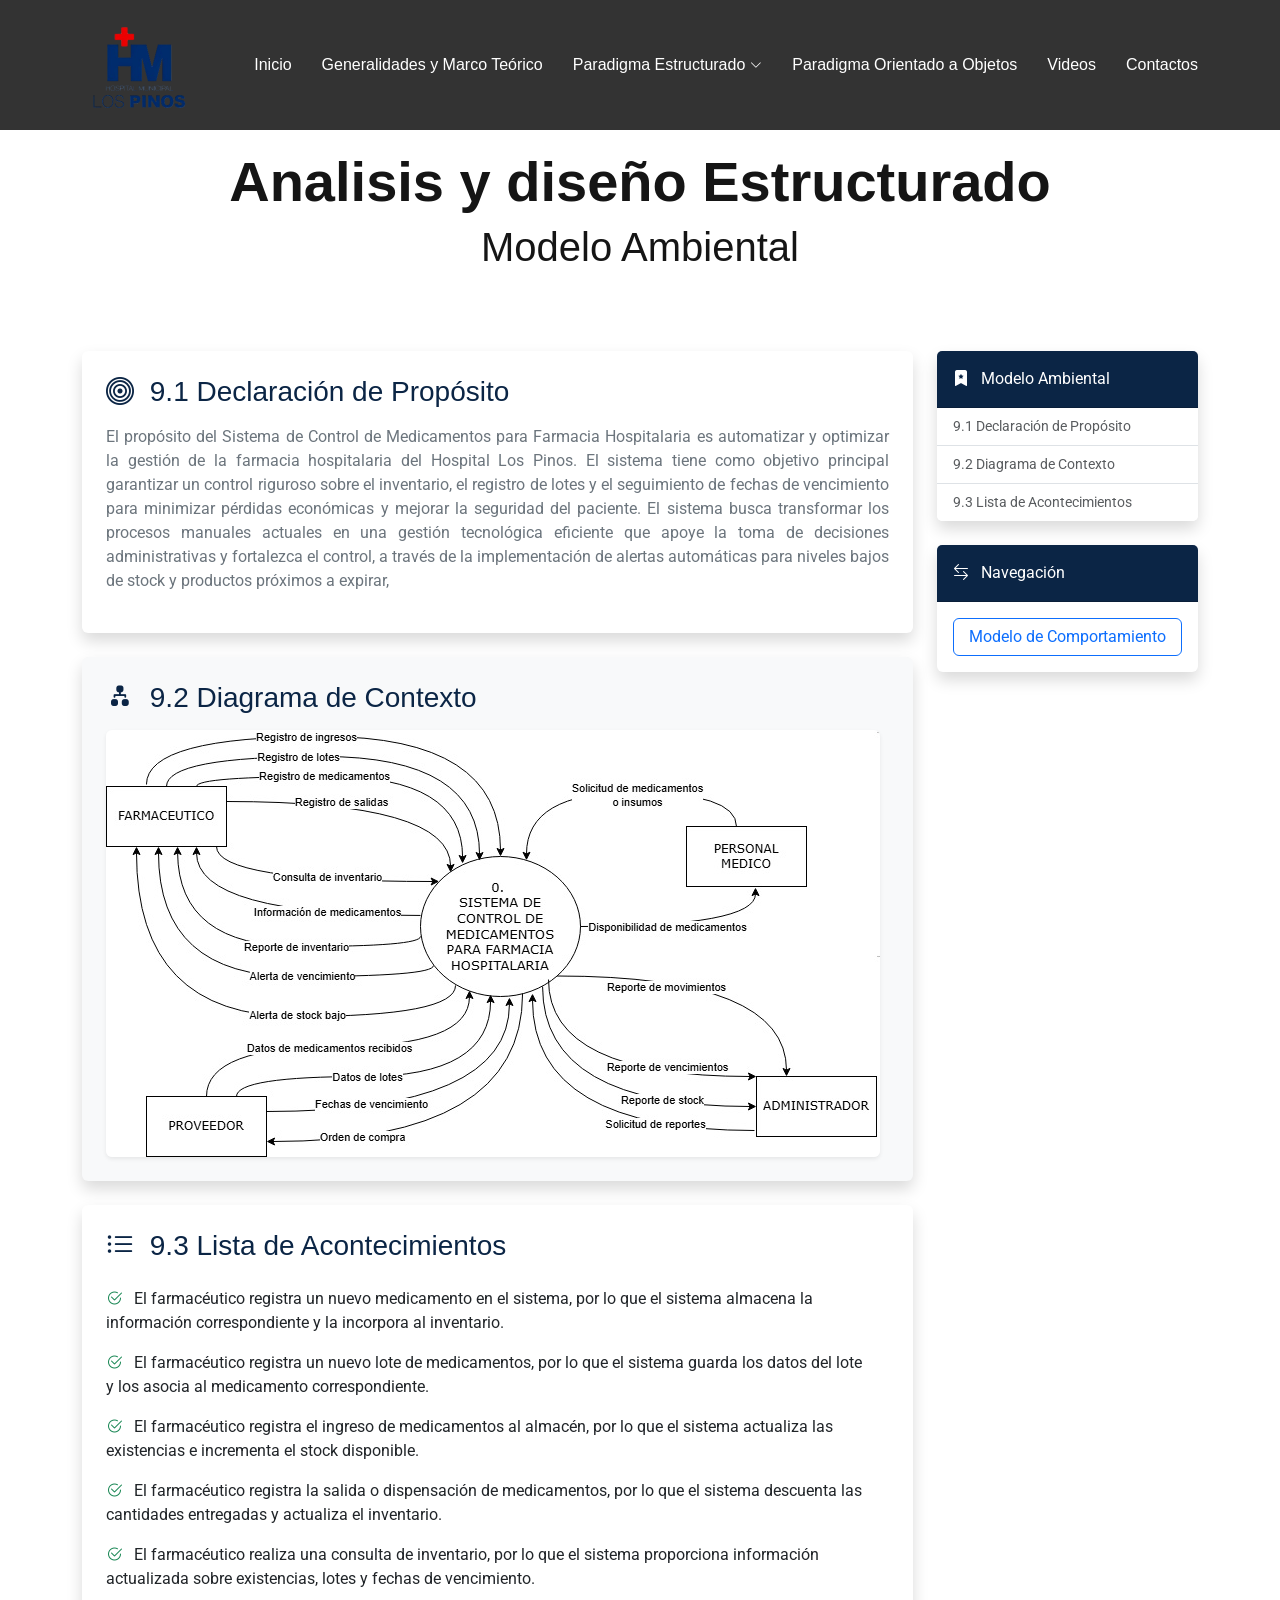
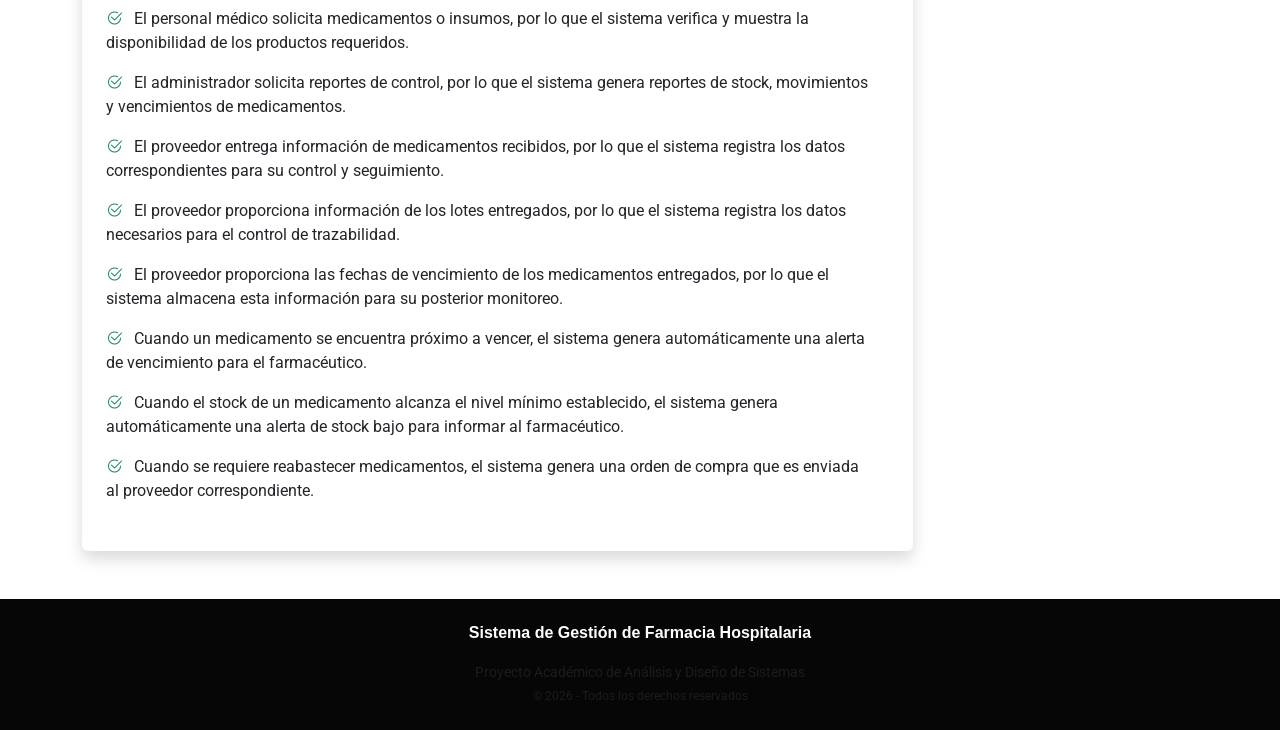
==== commit cbe59bad: "Update ambiental.html" ====
--- a/ambiental.html
+++ b/ambiental.html
@@ -93,20 +93,21 @@
               9.3 Lista de Acontecimientos
             </h2>
             <p class="text-secondary">
-              El farmacéutico registra un nuevo medicamento en el sistema, por lo que el sistema almacena la información correspondiente y la incorpora al inventario.
-El farmacéutico registra un nuevo lote de medicamentos, por lo que el sistema guarda los datos del lote y los asocia al medicamento correspondiente.
-El farmacéutico registra el ingreso de medicamentos al almacén, por lo que el sistema actualiza las existencias e incrementa el stock disponible.
-El farmacéutico registra la salida o dispensación de medicamentos, por lo que el sistema descuenta las cantidades entregadas y actualiza el inventario.
-El farmacéutico realiza una consulta de inventario, por lo que el sistema proporciona información actualizada sobre existencias, lotes y fechas de vencimiento.
-El personal médico solicita medicamentos o insumos, por lo que el sistema verifica y muestra la disponibilidad de los productos requeridos.
-El administrador solicita reportes de control, por lo que el sistema genera reportes de stock, movimientos y vencimientos de medicamentos.
-El proveedor entrega información de medicamentos recibidos, por lo que el sistema registra los datos correspondientes para su control y seguimiento.
-El proveedor proporciona información de los lotes entregados, por lo que el sistema registra los datos necesarios para el control de trazabilidad.
-El proveedor proporciona las fechas de vencimiento de los medicamentos entregados, por lo que el sistema almacena esta información para su posterior monitoreo.
-Cuando un medicamento se encuentra próximo a vencer, el sistema genera automáticamente una alerta de vencimiento para el farmacéutico.
-Cuando el stock de un medicamento alcanza el nivel mínimo establecido, el sistema genera automáticamente una alerta de stock bajo para informar al farmacéutico.
-Cuando se requiere reabastecer medicamentos, el sistema genera una orden de compra que es enviada al proveedor correspondiente.
-
+              <ul class="list-group list-group-flush">
+                <li class="list-group-item border-0 ps-0"><i class="bi bi-check2-circle text-success me-2"></i> El farmacéutico registra un nuevo medicamento en el sistema, por lo que el sistema almacena la información correspondiente y la incorpora al inventario.</li>
+                <li class="list-group-item border-0 ps-0"><i class="bi bi-check2-circle text-success me-2"></i> El farmacéutico registra un nuevo lote de medicamentos, por lo que el sistema guarda los datos del lote y los asocia al medicamento correspondiente.</li>
+                <li class="list-group-item border-0 ps-0"><i class="bi bi-check2-circle text-success me-2"></i> El farmacéutico registra el ingreso de medicamentos al almacén, por lo que el sistema actualiza las existencias e incrementa el stock disponible.</li>
+                <li class="list-group-item border-0 ps-0"><i class="bi bi-check2-circle text-success me-2"></i> El farmacéutico registra la salida o dispensación de medicamentos, por lo que el sistema descuenta las cantidades entregadas y actualiza el inventario.</li>
+                <li class="list-group-item border-0 ps-0"><i class="bi bi-check2-circle text-success me-2"></i> El farmacéutico realiza una consulta de inventario, por lo que el sistema proporciona información actualizada sobre existencias, lotes y fechas de vencimiento.</li>
+                <li class="list-group-item border-0 ps-0"><i class="bi bi-check2-circle text-success me-2"></i> El personal médico solicita medicamentos o insumos, por lo que el sistema verifica y muestra la disponibilidad de los productos requeridos.</li>
+                <li class="list-group-item border-0 ps-0"><i class="bi bi-check2-circle text-success me-2"></i> El administrador solicita reportes de control, por lo que el sistema genera reportes de stock, movimientos y vencimientos de medicamentos.</li>
+                <li class="list-group-item border-0 ps-0"><i class="bi bi-check2-circle text-success me-2"></i> El proveedor entrega información de medicamentos recibidos, por lo que el sistema registra los datos correspondientes para su control y seguimiento.</li>
+                <li class="list-group-item border-0 ps-0"><i class="bi bi-check2-circle text-success me-2"></i> El proveedor proporciona información de los lotes entregados, por lo que el sistema registra los datos necesarios para el control de trazabilidad.</li>
+                <li class="list-group-item border-0 ps-0"><i class="bi bi-check2-circle text-success me-2"></i> El proveedor proporciona las fechas de vencimiento de los medicamentos entregados, por lo que el sistema almacena esta información para su posterior monitoreo.</li>
+                <li class="list-group-item border-0 ps-0"><i class="bi bi-check2-circle text-success me-2"></i> Cuando un medicamento se encuentra próximo a vencer, el sistema genera automáticamente una alerta de vencimiento para el farmacéutico.</li>
+                <li class="list-group-item border-0 ps-0"><i class="bi bi-check2-circle text-success me-2"></i> Cuando el stock de un medicamento alcanza el nivel mínimo establecido, el sistema genera automáticamente una alerta de stock bajo para informar al farmacéutico.</li>
+                <li class="list-group-item border-0 ps-0"><i class="bi bi-check2-circle text-success me-2"></i> Cuando se requiere reabastecer medicamentos, el sistema genera una orden de compra que es enviada al proveedor correspondiente.</li>
+              </ul>
             </p>
           </div>
         </div>
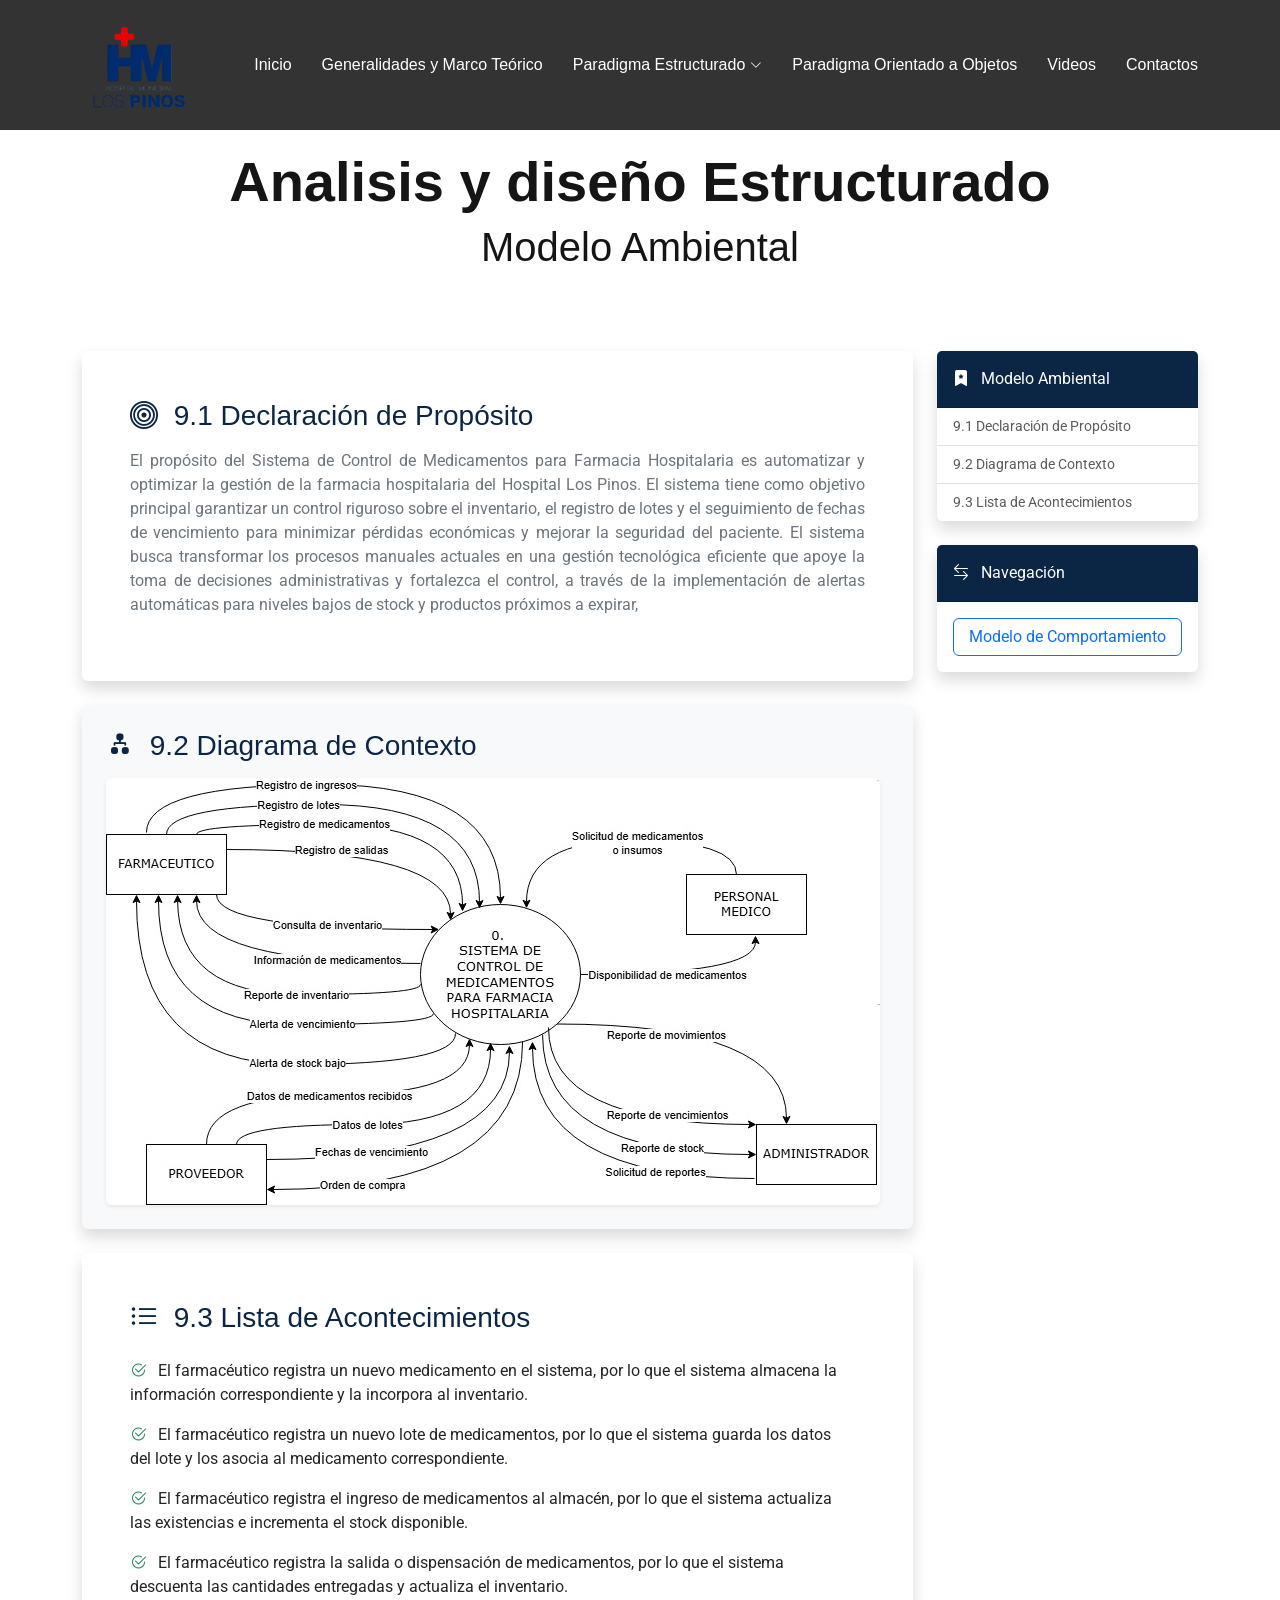
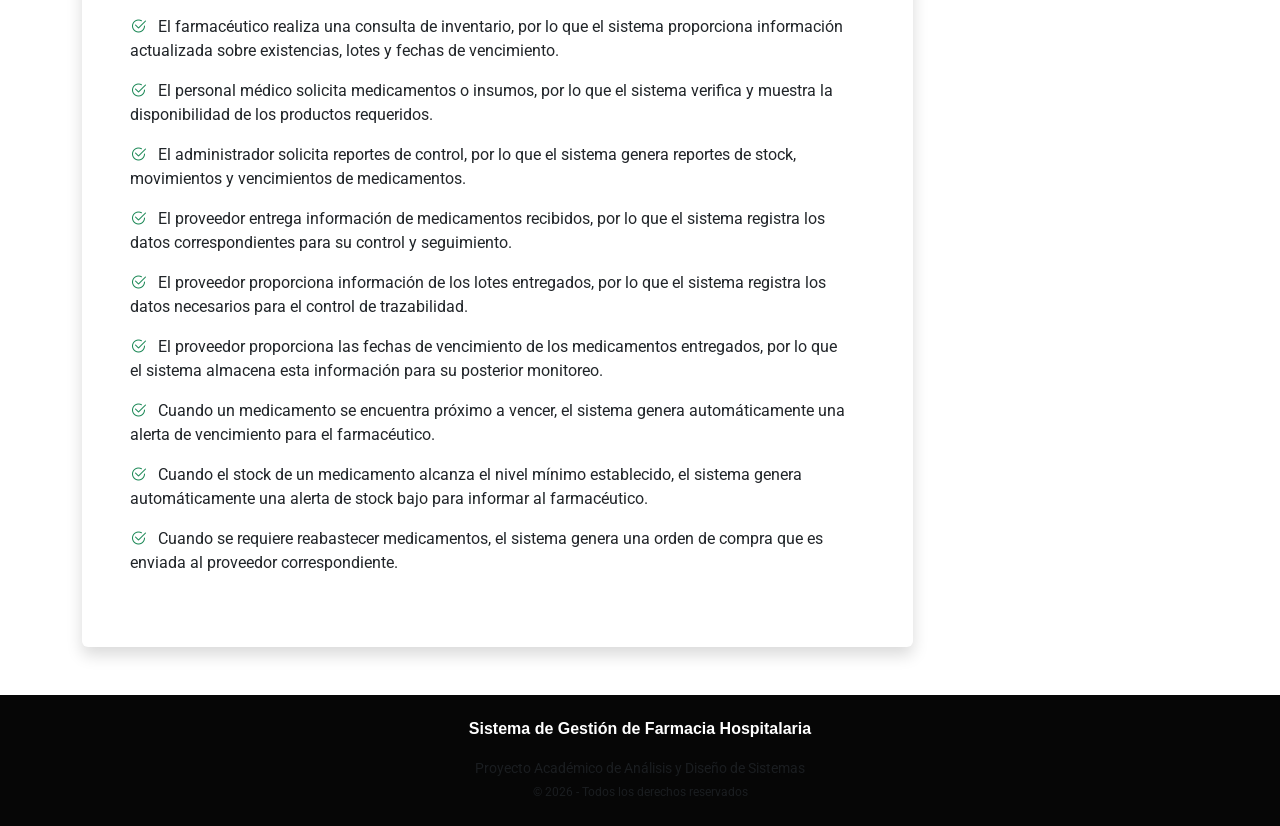
==== commit 8297964b: "Update ambiental.html" ====
--- a/ambiental.html
+++ b/ambiental.html
@@ -63,7 +63,7 @@
       <div class="col-lg-9">
         <!-- 9.1 -->
         <div id="declaracion" class="card shadow mb-4 border-0">
-          <div class="card-body p-4">
+          <div class="card-body p-5">
             <h2 class="card-title h3 mb-3 navy">
               <i class="bi bi-bullseye me-2"></i>
               9.1 Declaración de Propósito
@@ -87,7 +87,7 @@
         </div>
         <!-- 9.3 -->
         <div id="acontecimientos" class="card shadow mb-5 border-0">
-          <div class="card-body p-4">
+          <div class="card-body p-5">
             <h2 class="card-title h3 mb-3 navy">
               <i class="bi bi-list-ul me-2"></i>
               9.3 Lista de Acontecimientos
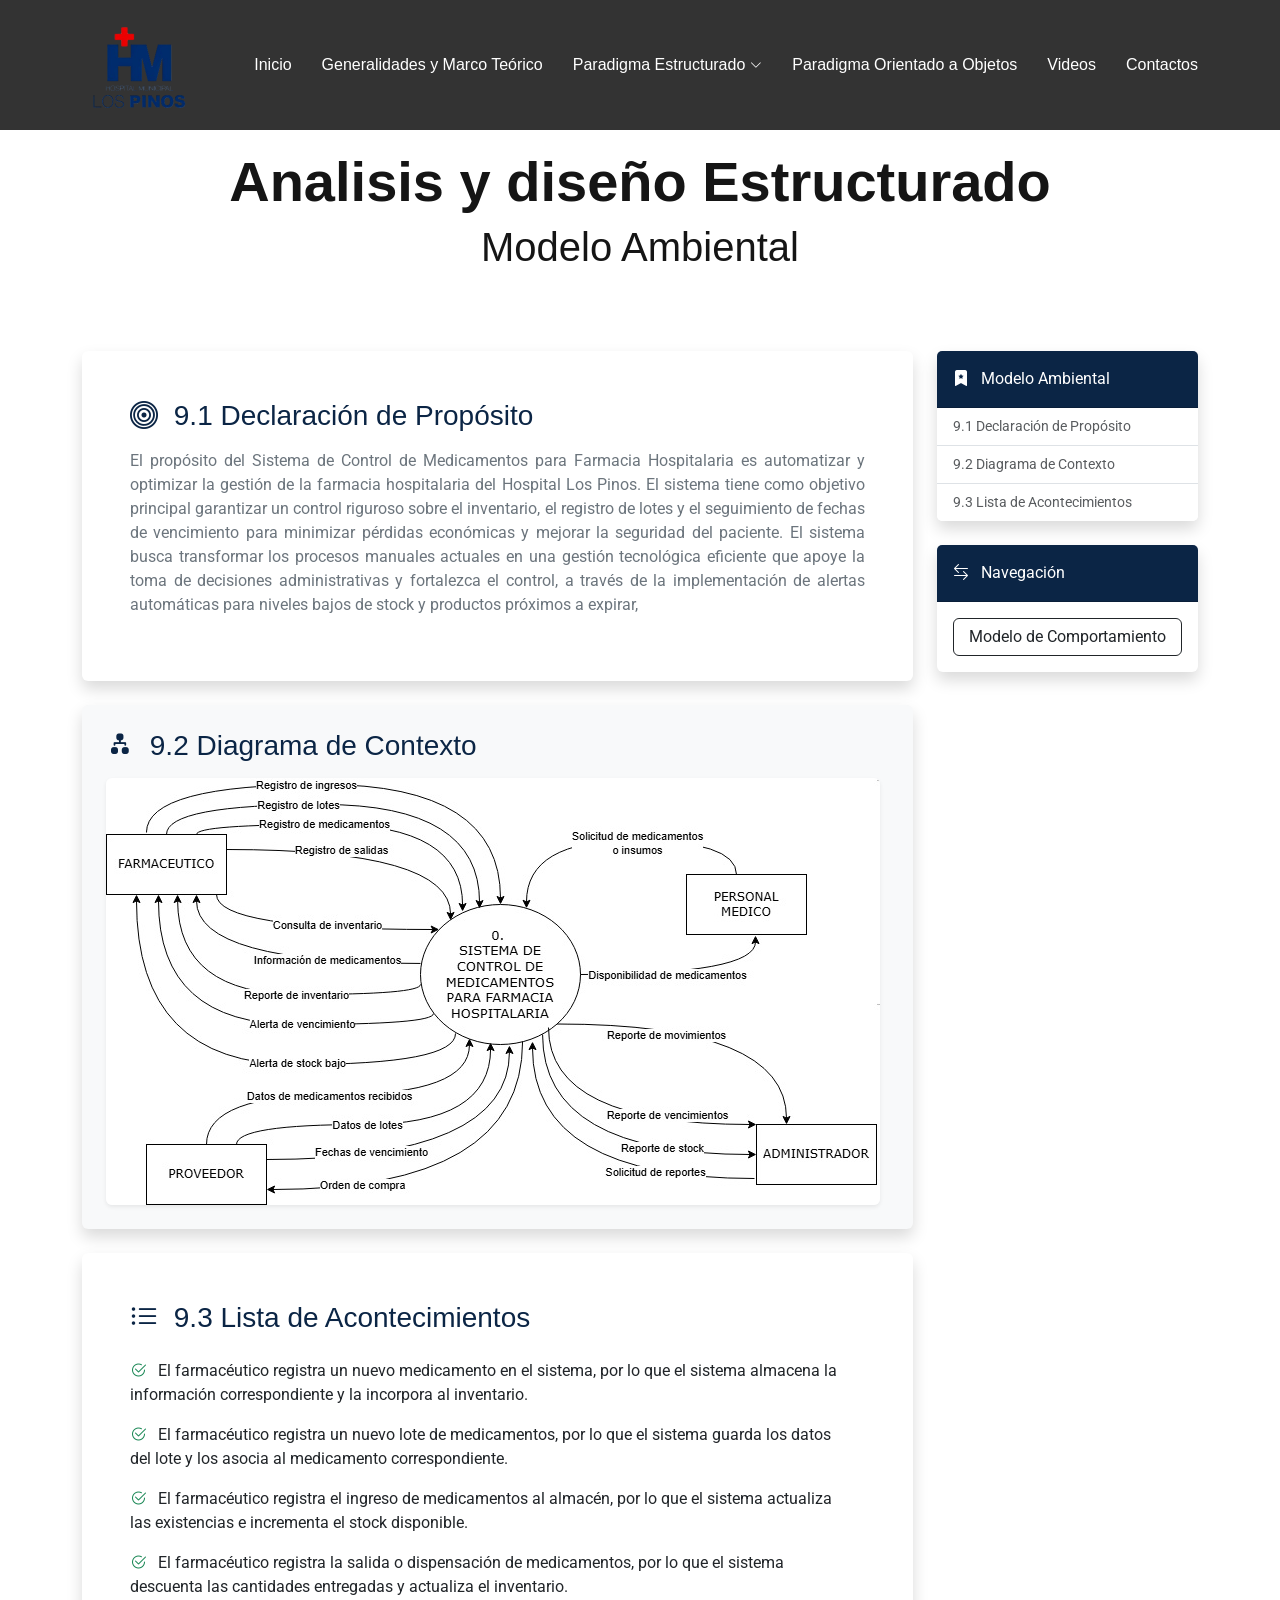
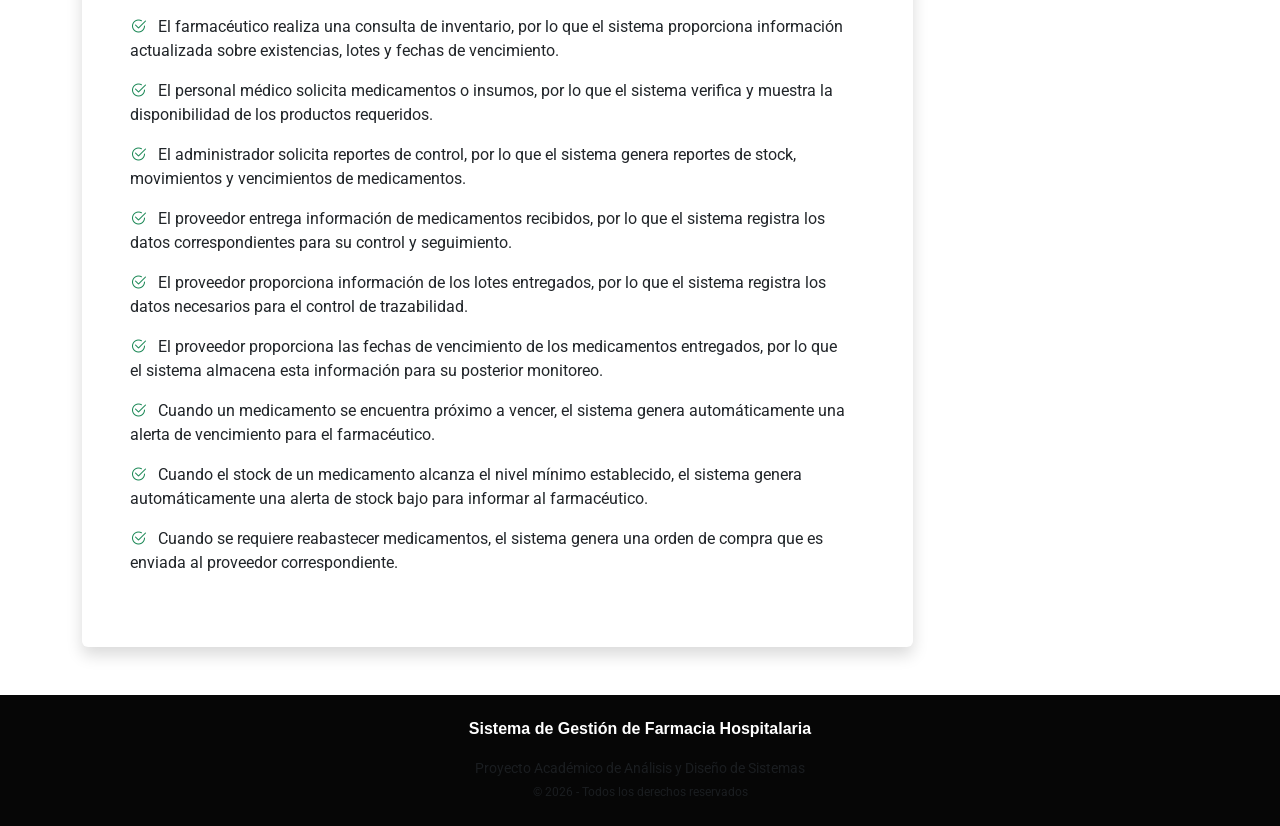
==== commit d50efad1: "Update ambiental.html" ====
--- a/ambiental.html
+++ b/ambiental.html
@@ -144,7 +144,7 @@
             </div>
             <div class="card-body text-center">
               <a href="comportamiento.html"
-                 class="btn btn-outline-primary w-100">
+                 class="btn btn-outline-dark w-100">
                 Modelo de Comportamiento
               </a>
             </div>
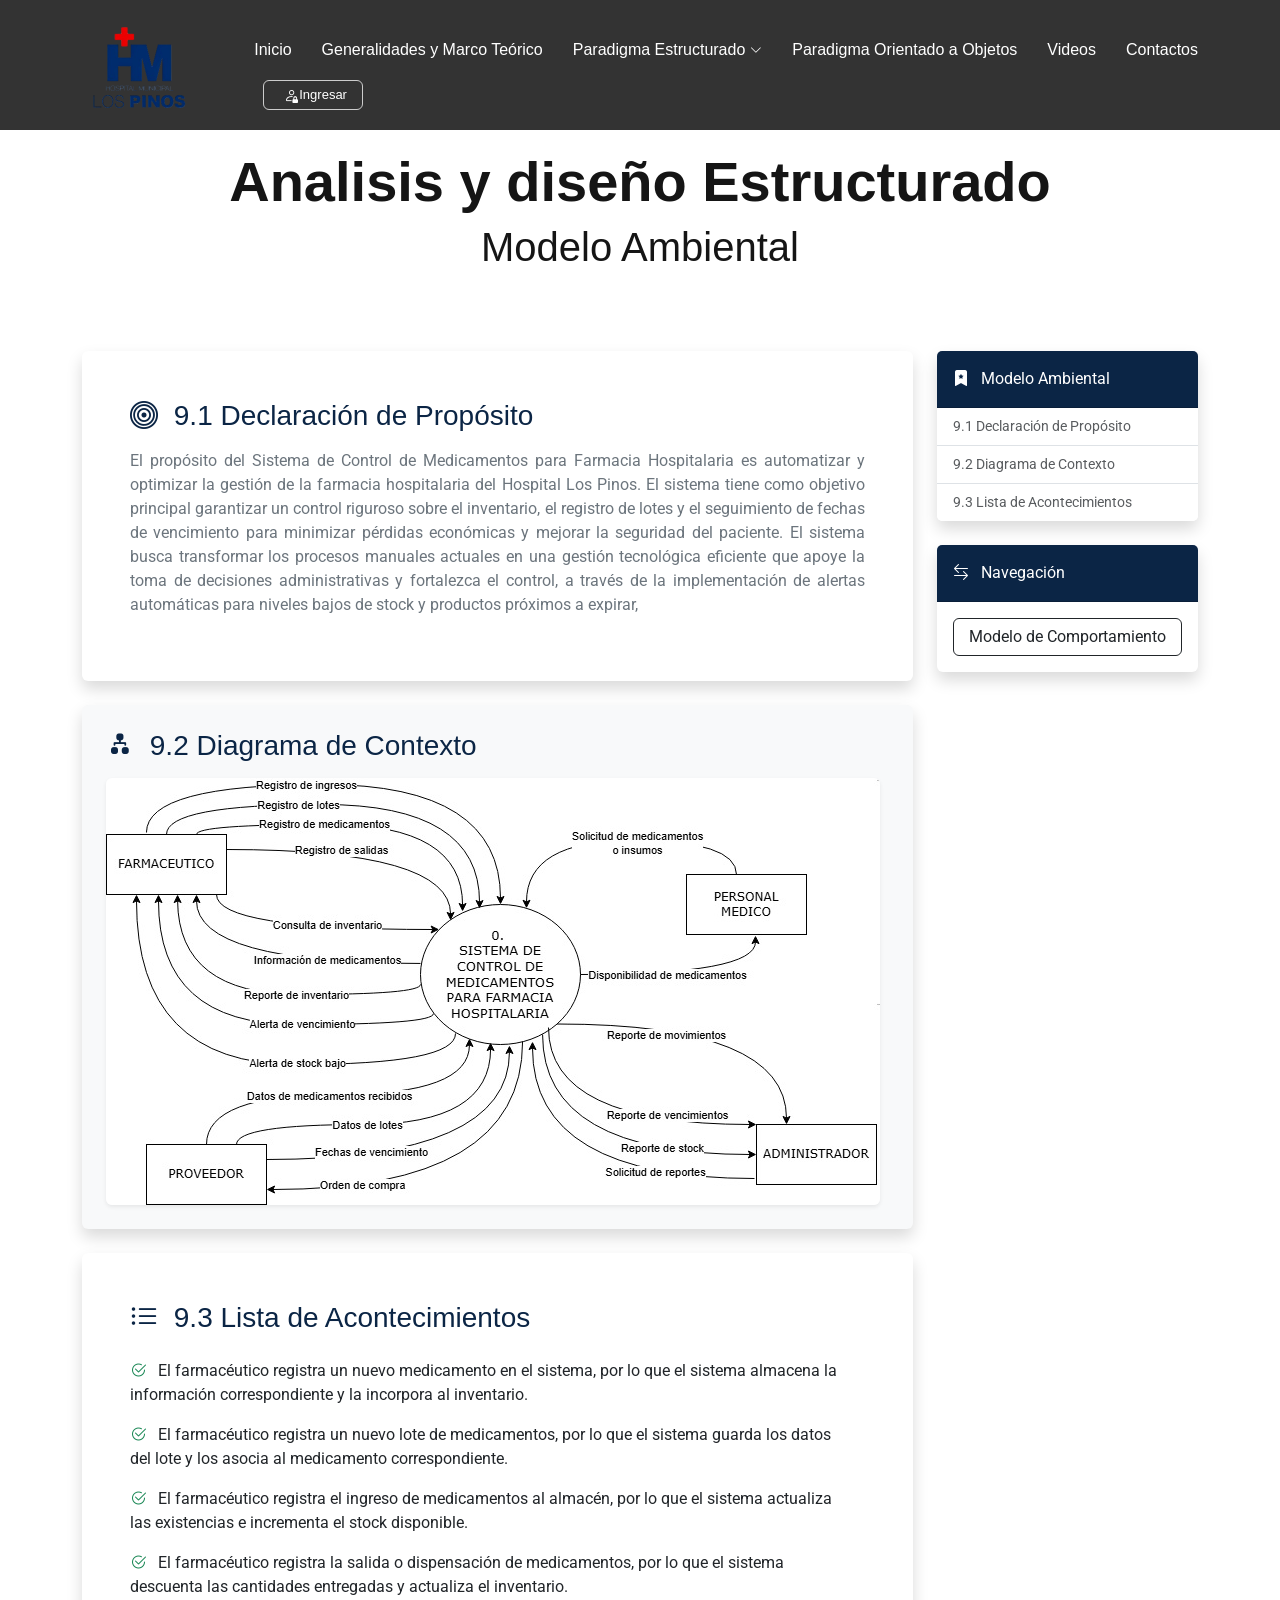
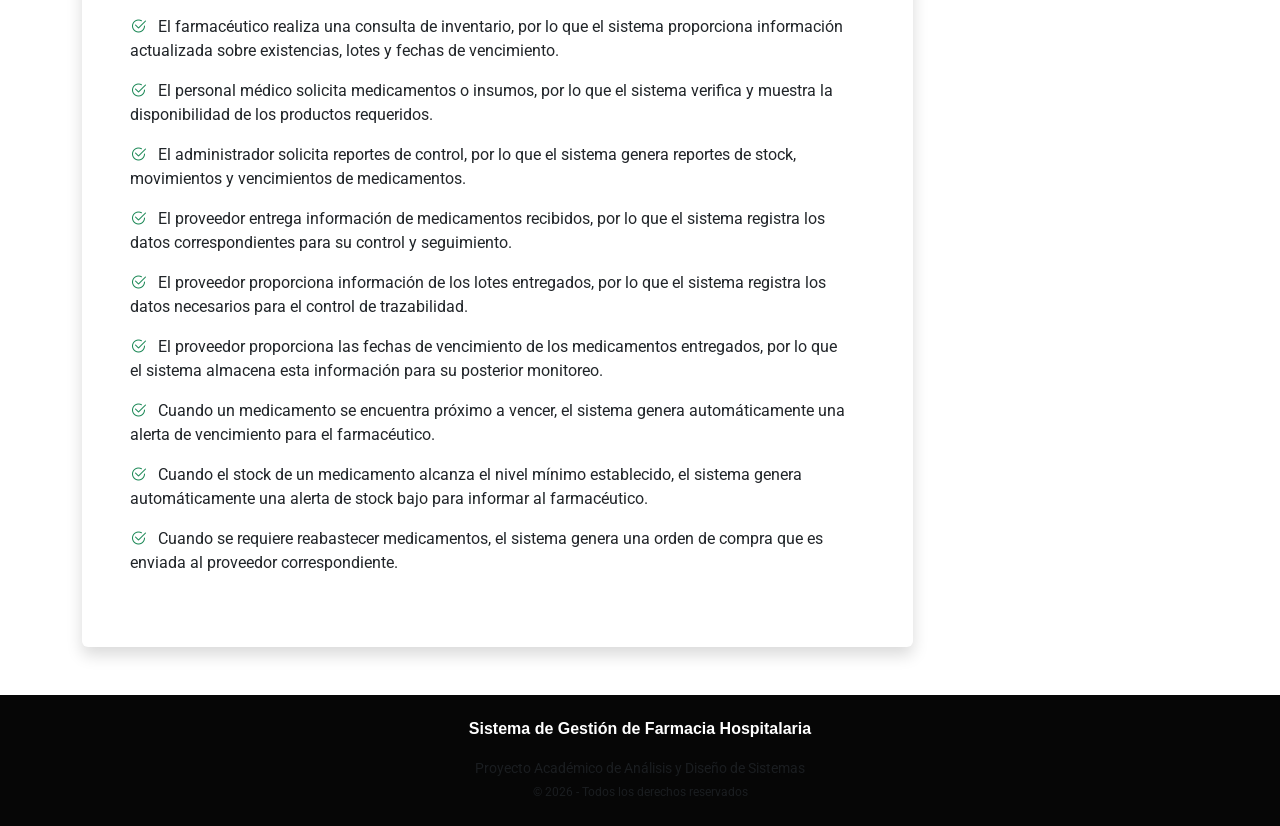
==== commit f828b6ea: "Update ambiental.html" ====
--- a/ambiental.html
+++ b/ambiental.html
@@ -46,6 +46,10 @@
           <li><a href="contactos.html">Contactos</a></li>
         </ul>
         <i class="mobile-nav-toggle d-xl-none bi bi-list"></i>
+        <a href="https://farmacialospinos.infinityfreeapp.com/dashboard" class="btn btn-outline-secondary btn-sm ms-4 d-none d-md-inline-flex align-items-center px-2.5 py-1 rounded" style="font-size: 13px; font-weight: 500; color: #fff; border-color: #ccc; transition: all 0.2s ease;">
+  <i class="bi bi-person-lock me-1.5" style="font-size: 15px; color: #fff !important;"></i> 
+  Ingresar
+</a>
       </nav>
     </div>
   </header>
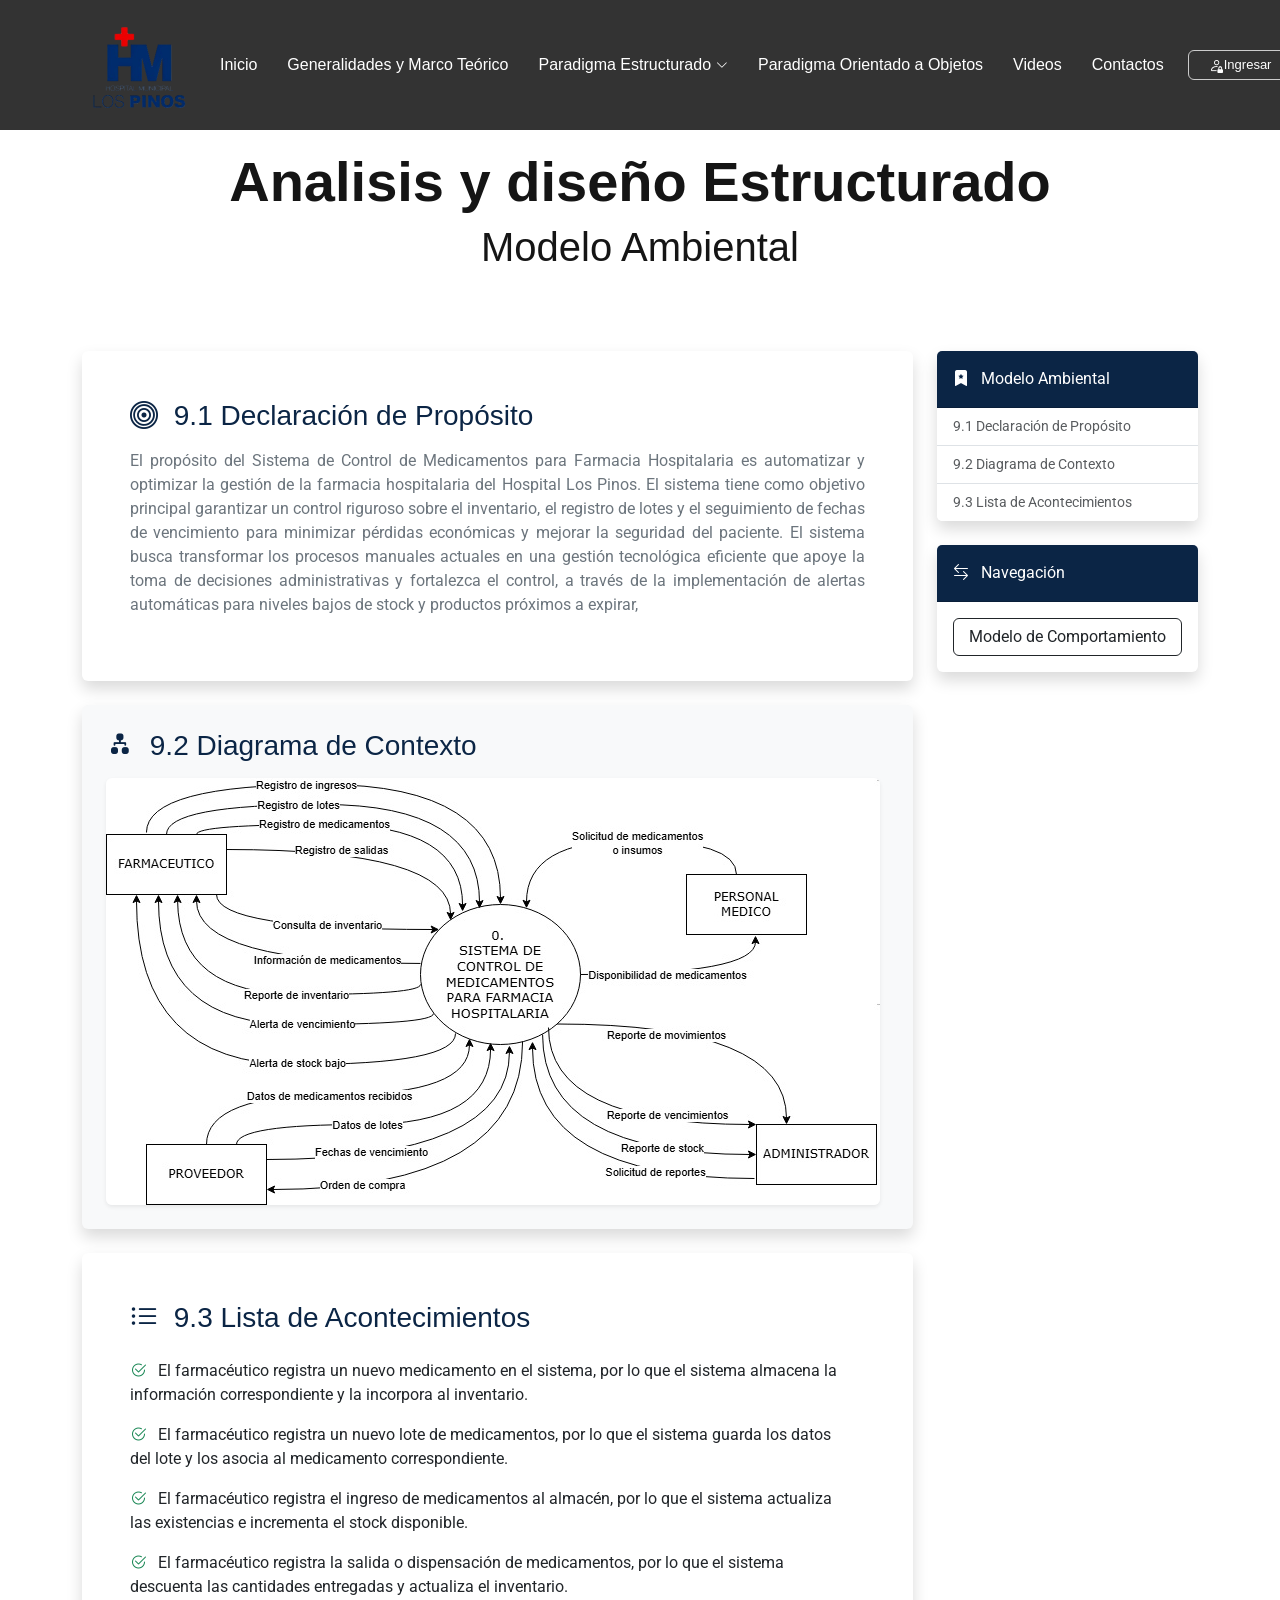
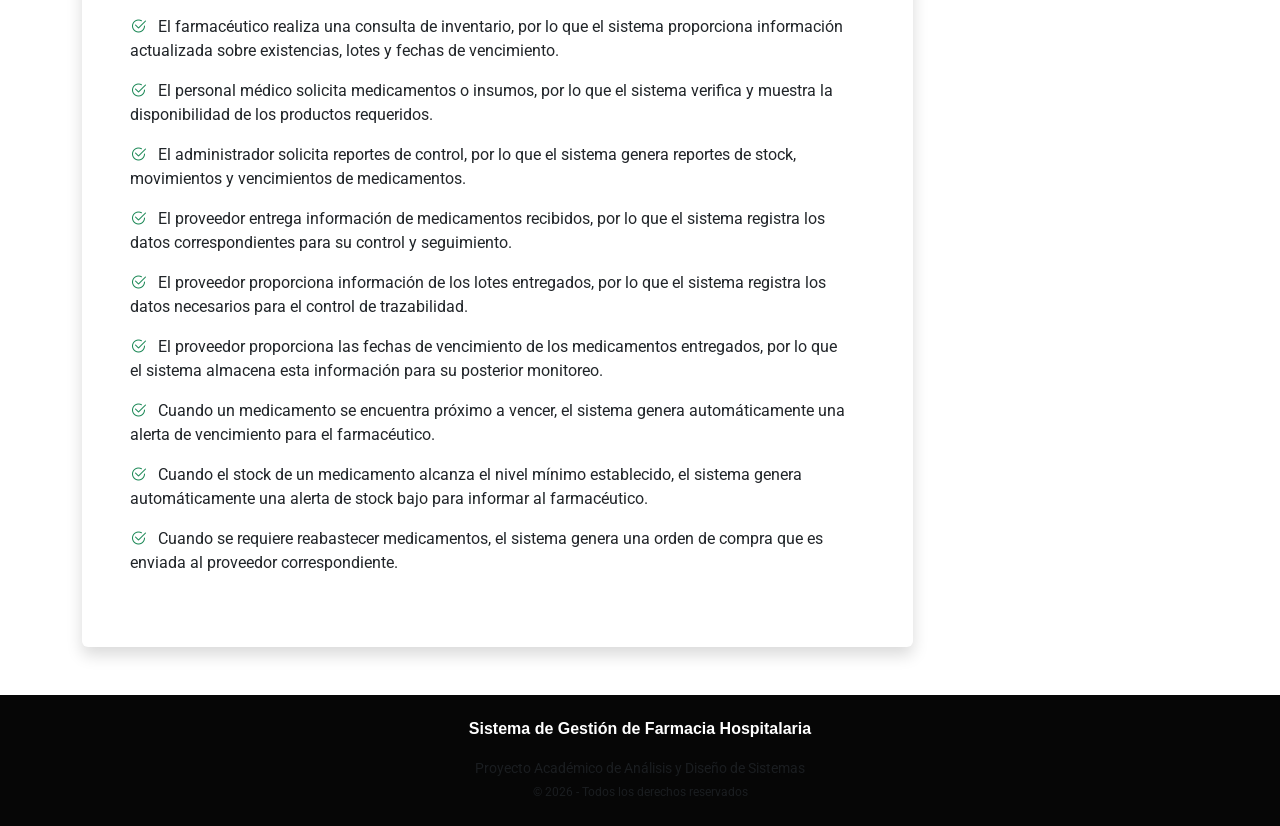
==== commit c7323fb9: "Update ambiental.html" ====
--- a/ambiental.html
+++ b/ambiental.html
@@ -16,44 +16,41 @@
 <body class="subpage">
   <header id="header" class="header d-flex align-items-center fixed-top">
     <div class="container-fluid container-xl d-flex align-items-center justify-content-between">
+      
       <a href="index.html" class="logo d-flex align-items-center">
         <img src="assets/img/logo/logo.png" alt="Logo Farmacia">
       </a>
-      <nav id="navmenu" class="navmenu">
+
+      <nav id="navmenu" class="navmenu d-flex align-items-center">
         <ul>
-          <li><a href="index.html">Inicio</a></li>
-          <li><a href="generalidades.html" class="active">Generalidades y Marco Teórico</a></li>
+          <li><a href="index.html" class="active">Inicio</a></li>
+          <li><a href="generalidades.html">Generalidades y Marco Teórico</a></li>
           <li class="dropdown">
             <a href="ambiental.html">
               <span>Paradigma Estructurado</span>
               <i class="bi bi-chevron-down toggle-dropdown"></i>
             </a>
             <ul>
-              <li>
-                <a href="ambiental.html">
-                  Modelo Ambiental
-                </a>
-              </li>
-              <li>
-                <a href="comportamiento.html">
-                  Modelo de Comportamiento
-                </a>
-              </li>
+              <li><a href="ambiental.html">Modelo Ambiental</a></li>
+              <li><a href="comportamiento.html">Modelo de Comportamiento</a></li>
             </ul>
           </li>
           <li><a href="objetos.html">Paradigma Orientado a Objetos</a></li>
           <li><a href="videos.html">Videos</a></li>
           <li><a href="contactos.html">Contactos</a></li>
         </ul>
-        <i class="mobile-nav-toggle d-xl-none bi bi-list"></i>
-        <a href="https://farmacialospinos.infinityfreeapp.com/dashboard" class="btn btn-outline-secondary btn-sm ms-4 d-none d-md-inline-flex align-items-center px-2.5 py-1 rounded" style="font-size: 13px; font-weight: 500; color: #fff; border-color: #ccc; transition: all 0.2s ease;">
+
+<a href="https://farmacialospinos.infinityfreeapp.com/dashboard" class="btn btn-outline-secondary btn-sm ms-4 d-none d-md-inline-flex align-items-center px-2.5 py-1 rounded" style="font-size: 13px; font-weight: 500; color: #fff; border-color: #ccc; transition: all 0.2s ease;">
   <i class="bi bi-person-lock me-1.5" style="font-size: 15px; color: #fff !important;"></i> 
   Ingresar
 </a>
+
+        <i class="mobile-nav-toggle d-xl-none bi bi-list"></i>
       </nav>
+
     </div>
   </header>
-<main class="main">
+  <main class="main">
   <!-- TITULO -->
   <section class="page-title section text-dark py-5 mb-4">
     <div class="container text-center">
